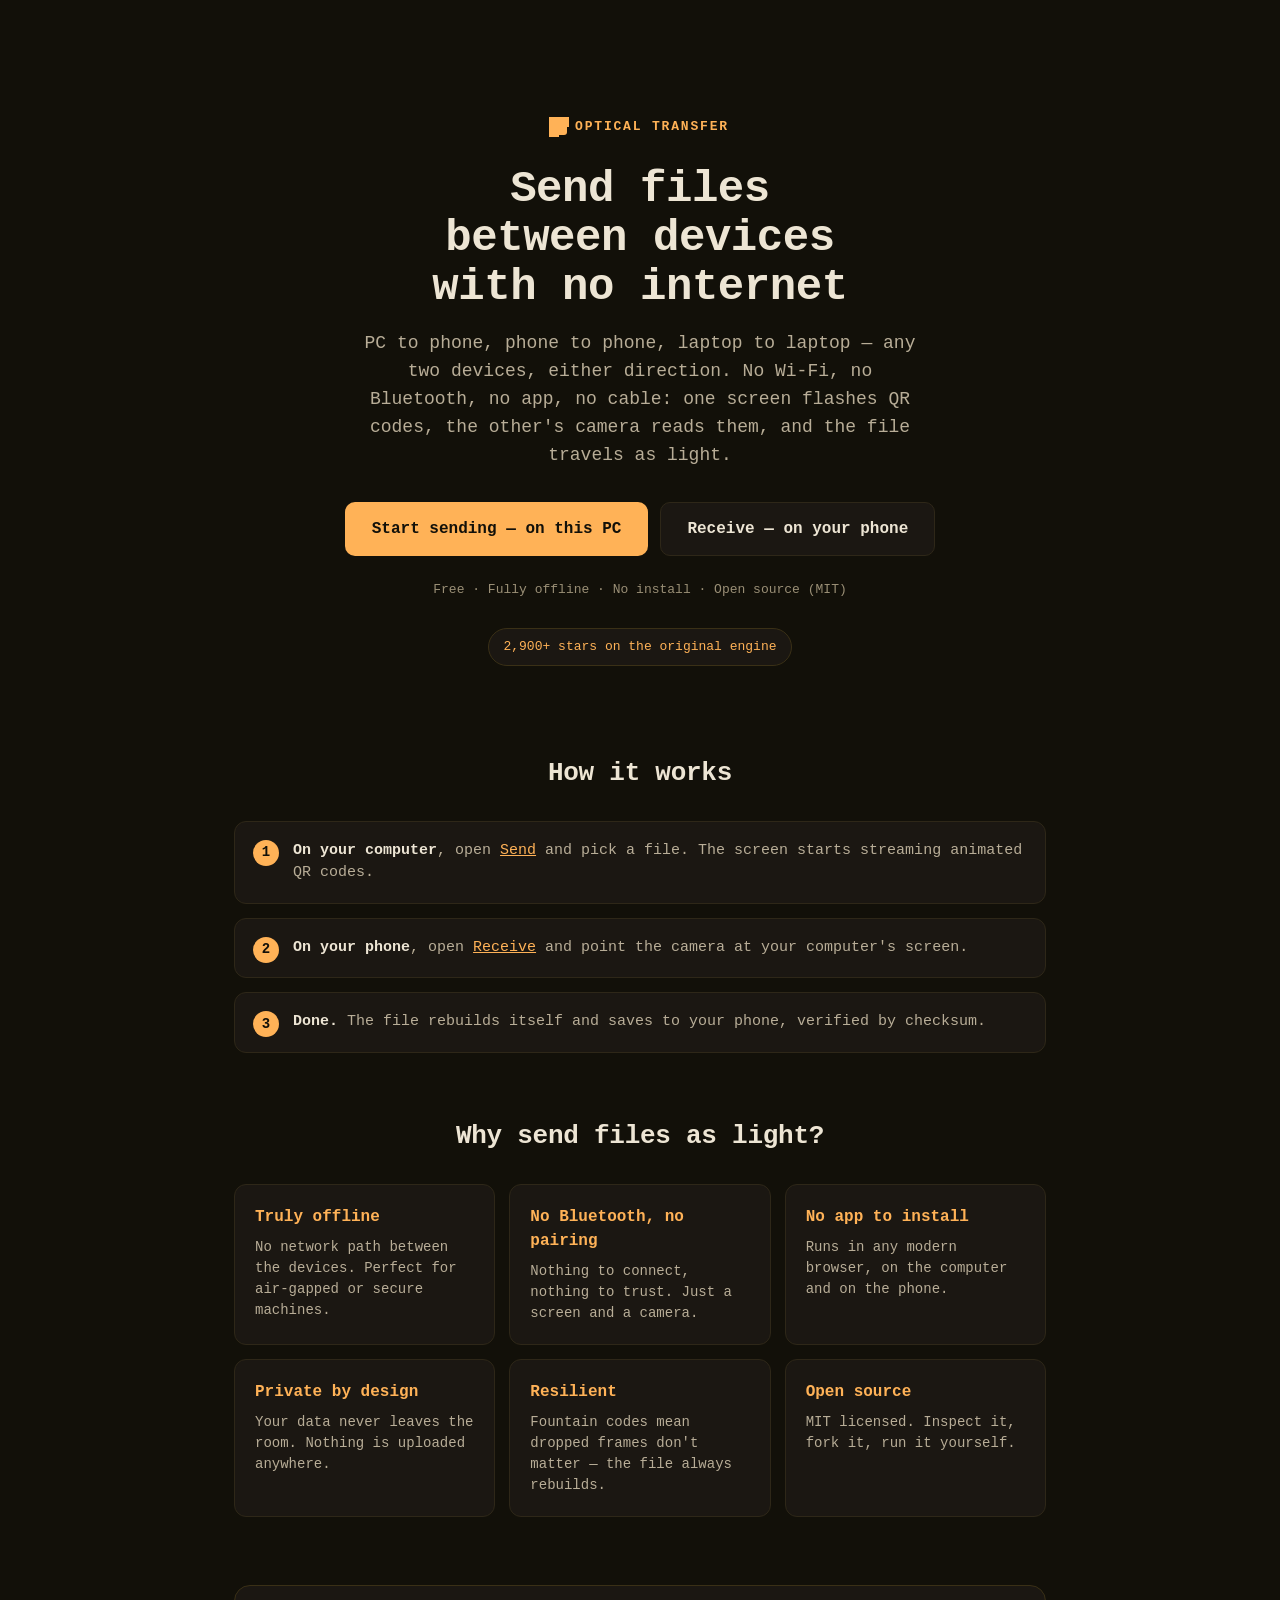
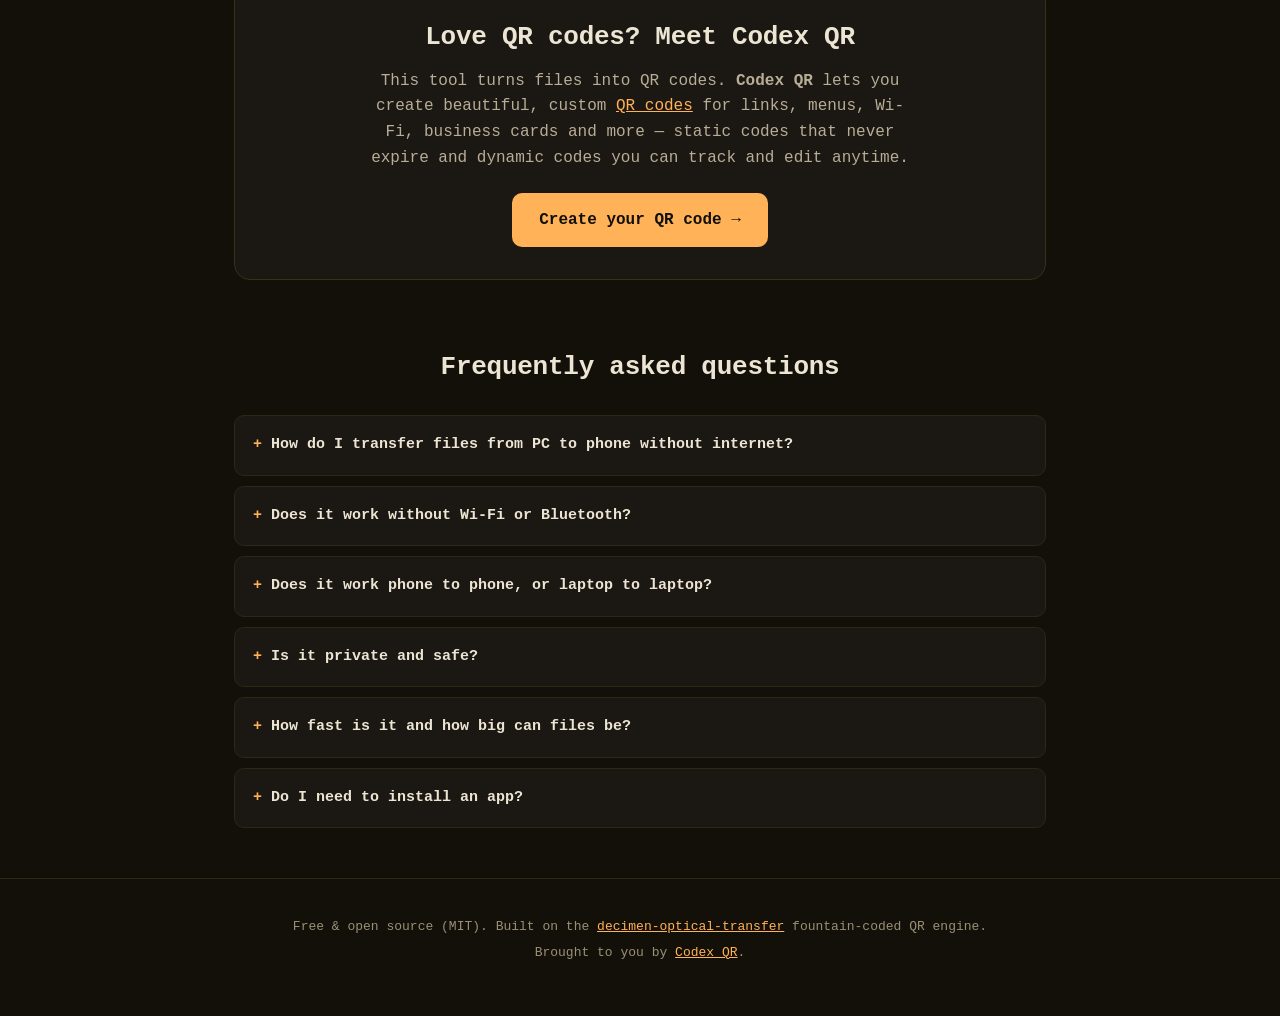
==== index.html @ 67141d1d "Add Plausible analytics (outbound-links) to landing" ====
<!doctype html>
<html lang="en">
  <head>
    <meta charset="UTF-8" />
    <meta name="viewport" content="width=device-width, initial-scale=1.0" />
    <title>Send Files From PC to Phone — No Internet, No Bluetooth | Optical Transfer</title>
    <meta
      name="description"
      content="Transfer files between your PC and phone with no internet, no Wi-Fi, no Bluetooth, no cable and no app. Your screen shows animated QR codes, your phone's camera reads them — the file travels as light. Free, private and fully offline."
    />
    <link rel="canonical" href="https://createdbyiyia.github.io/offline-file-transfer/" />
    <meta name="robots" content="index, follow" />
    <meta property="og:type" content="website" />
    <meta property="og:title" content="Send Files From PC to Phone — No Internet, No Bluetooth" />
    <meta
      property="og:description"
      content="Screen-to-camera file transfer. No Wi-Fi, no Bluetooth, no app. The file travels as light."
    />
    <meta property="og:url" content="https://createdbyiyia.github.io/offline-file-transfer/" />
    <meta property="og:image" content="https://createdbyiyia.github.io/offline-file-transfer/og.png" />
    <meta property="og:image:width" content="1200" />
    <meta property="og:image:height" content="630" />
    <meta name="twitter:card" content="summary_large_image" />
    <meta name="twitter:title" content="Send Files From PC to Phone — No Internet, No Bluetooth" />
    <meta
      name="twitter:description"
      content="Screen-to-camera file transfer. No Wi-Fi, no Bluetooth, no app. The file travels as light."
    />
    <meta name="twitter:image" content="https://createdbyiyia.github.io/offline-file-transfer/og.png" />
    <link
      rel="icon"
      href="data:image/svg+xml,%3Csvg xmlns='http://www.w3.org/2000/svg' viewBox='0 0 24 24'%3E%3Crect width='24' height='24' rx='4' fill='%23ffb257'/%3E%3Cg fill='%23121009'%3E%3Crect x='4' y='4' width='6' height='6'/%3E%3Crect x='14' y='4' width='6' height='6'/%3E%3Crect x='4' y='14' width='6' height='6'/%3E%3Crect x='14' y='14' width='3' height='3'/%3E%3Crect x='17' y='17' width='3' height='3'/%3E%3C/g%3E%3C/svg%3E"
    />
    <link rel="stylesheet" href="./shared/style.css" />
    <script
      defer
      data-domain="createdbyiyia.github.io"
      src="https://plausible.io/js/script.outbound-links.js"
    ></script>
    <script type="application/ld+json">
      {
        "@context": "https://schema.org",
        "@type": "FAQPage",
        "mainEntity": [
          {
            "@type": "Question",
            "name": "How do I transfer files from PC to phone without internet?",
            "acceptedAnswer": {
              "@type": "Answer",
              "text": "Open the Send page on your computer and choose a file. The screen turns it into a stream of animated QR codes. Open the Receive page on your phone, point the camera at the screen, and the file rebuilds itself on the phone. No internet, Wi-Fi or Bluetooth connection is used between the devices — the data travels optically, as light."
            }
          },
          {
            "@type": "Question",
            "name": "Does it work without Wi-Fi or Bluetooth?",
            "acceptedAnswer": {
              "@type": "Answer",
              "text": "Yes. There is no network path between the two devices. The sender only displays QR codes and the receiver only reads them with its camera, so no Wi-Fi, Bluetooth, cable or pairing is required."
            }
          },
          {
            "@type": "Question",
            "name": "Does it work phone to phone, or laptop to laptop?",
            "acceptedAnswer": {
              "@type": "Answer",
              "text": "Yes. Any device with a screen can send and any device with a camera can receive, in either direction — phone to phone, laptop to laptop, PC to phone or phone to PC all work the same way."
            }
          },
          {
            "@type": "Question",
            "name": "Is it private and safe?",
            "acceptedAnswer": {
              "@type": "Answer",
              "text": "The file never leaves the room. Nothing is uploaded to a server or the cloud — the bytes only exist on your screen as light and in your phone's camera. It is ideal for air-gapped or sensitive machines."
            }
          },
          {
            "@type": "Question",
            "name": "How fast is optical file transfer and how big can files be?",
            "acceptedAnswer": {
              "@type": "Answer",
              "text": "It runs at roughly 100 KB/s, so it is best for documents, photos, keys, configs and small archives up to a few megabytes. Larger files work but take longer. Fountain coding means dropped frames only cost a little time, never correctness — the file is verified by hash on arrival."
            }
          },
          {
            "@type": "Question",
            "name": "Do I need to install an app?",
            "acceptedAnswer": {
              "@type": "Answer",
              "text": "No. It runs entirely in your web browser on both the computer and the phone. There is nothing to install and no account to create."
            }
          }
        ]
      }
    </script>
  </head>
  <body class="landing">
    <header class="hero">
      <div class="brand"><span class="brand-mark"></span> Optical Transfer</div>
      <h1>Send files between devices with no internet</h1>
      <p class="lede">
        PC to phone, phone to phone, laptop to laptop — any two devices, either
        direction. No Wi-Fi, no Bluetooth, no app, no cable: one screen flashes
        QR codes, the other's camera reads them, and the file travels as light.
      </p>
      <div class="cta">
        <a class="btn primary" href="./send/">Start sending &mdash; on this PC</a>
        <a class="btn ghost" href="./receive/">Receive &mdash; on your phone</a>
      </div>
      <p class="badges">Free · Fully offline · No install · Open source (MIT)</p>
      <a
        class="stars"
        id="orig-stars"
        href="https://github.com/bashalarmistalt/decimen-optical-transfer"
        rel="noopener"
        target="_blank"
        >2,900+ stars on the original engine</a
      >
    </header>

    <main>
      <section class="steps">
        <h2>How it works</h2>
        <ol>
          <li>
            <span class="num">1</span>
            <strong>On your computer</strong>, open <a href="./send/">Send</a> and pick a
            file. The screen starts streaming animated QR codes.
          </li>
          <li>
            <span class="num">2</span>
            <strong>On your phone</strong>, open <a href="./receive/">Receive</a> and point
            the camera at your computer's screen.
          </li>
          <li>
            <span class="num">3</span>
            <strong>Done.</strong> The file rebuilds itself and saves to your phone,
            verified by checksum.
          </li>
        </ol>
      </section>

      <section class="features">
        <h2>Why send files as light?</h2>
        <div class="grid">
          <div class="card">
            <h3>Truly offline</h3>
            <p>No network path between the devices. Perfect for air-gapped or secure machines.</p>
          </div>
          <div class="card">
            <h3>No Bluetooth, no pairing</h3>
            <p>Nothing to connect, nothing to trust. Just a screen and a camera.</p>
          </div>
          <div class="card">
            <h3>No app to install</h3>
            <p>Runs in any modern browser, on the computer and on the phone.</p>
          </div>
          <div class="card">
            <h3>Private by design</h3>
            <p>Your data never leaves the room. Nothing is uploaded anywhere.</p>
          </div>
          <div class="card">
            <h3>Resilient</h3>
            <p>Fountain codes mean dropped frames don't matter — the file always rebuilds.</p>
          </div>
          <div class="card">
            <h3>Open source</h3>
            <p>MIT licensed. Inspect it, fork it, run it yourself.</p>
          </div>
        </div>
      </section>

      <section class="funnel">
        <div class="funnel-card">
          <h2>Love QR codes? Meet Codex QR</h2>
          <p>
            This tool turns files into QR codes. <strong>Codex QR</strong> lets you create
            beautiful, custom <a href="https://codexqr.com/?utm_source=optical-transfer&amp;utm_medium=referral" rel="noopener">QR codes</a> for
            links, menus, Wi-Fi, business cards and more — static codes that never expire and
            dynamic codes you can track and edit anytime.
          </p>
          <a class="btn primary" href="https://codexqr.com/?utm_source=optical-transfer&amp;utm_medium=referral" rel="noopener">Create your QR code →</a>
        </div>
      </section>

      <section class="faq">
        <h2>Frequently asked questions</h2>
        <details>
          <summary>How do I transfer files from PC to phone without internet?</summary>
          <p>
            Open <a href="./send/">Send</a> on your computer and choose a file — the screen
            turns it into a stream of animated QR codes. Open <a href="./receive/">Receive</a>
            on your phone, point the camera at the screen, and the file rebuilds itself. No
            internet, Wi-Fi or Bluetooth is used between the devices; the data travels as light.
          </p>
        </details>
        <details>
          <summary>Does it work without Wi-Fi or Bluetooth?</summary>
          <p>
            Yes. There is no network path between the two devices. The sender only shows QR
            codes and the receiver only reads them with its camera — no Wi-Fi, Bluetooth, cable
            or pairing required.
          </p>
        </details>
        <details>
          <summary>Does it work phone to phone, or laptop to laptop?</summary>
          <p>
            Yes. Any device with a screen can send and any device with a camera can receive,
            in either direction — phone to phone, laptop to laptop, PC to phone or phone to PC
            all work the same way.
          </p>
        </details>
        <details>
          <summary>Is it private and safe?</summary>
          <p>
            The file never leaves the room. Nothing is uploaded to a server or the cloud, so
            it's ideal for air-gapped or sensitive machines.
          </p>
        </details>
        <details>
          <summary>How fast is it and how big can files be?</summary>
          <p>
            It runs at roughly 100 KB/s — best for documents, photos, keys, configs and small
            archives up to a few megabytes. Larger files work but take longer. The file is
            verified by hash on arrival, so it's either correct or it keeps going.
          </p>
        </details>
        <details>
          <summary>Do I need to install an app?</summary>
          <p>No. It runs entirely in your browser, on both the computer and the phone.</p>
        </details>
      </section>
    </main>

    <footer class="site-footer">
      <p>
        Free &amp; open source (MIT). Built on the
        <a href="https://github.com/bashalarmistalt/decimen-optical-transfer" rel="noopener"
          >decimen-optical-transfer</a
        >
        fountain-coded QR engine.
      </p>
      <p>Brought to you by <a href="https://codexqr.com/?utm_source=optical-transfer&amp;utm_medium=referral" rel="noopener">Codex QR</a>.</p>
    </footer>
    <script>
      (function () {
        var el = document.getElementById("orig-stars");
        if (!el) return;
        fetch("https://api.github.com/repos/bashalarmistalt/decimen-optical-transfer")
          .then(function (r) {
            return r.ok ? r.json() : null;
          })
          .then(function (d) {
            if (d && typeof d.stargazers_count === "number") {
              el.textContent = d.stargazers_count.toLocaleString() + " stars on the original engine";
            }
          })
          .catch(function () {});
      })();
    </script>
  </body>
</html>
---- shared/style.css ----
* {
  box-sizing: border-box;
}
body {
  margin: 0;
  background: #121009;
  color: #ede5d4;
  font: 15px/1.5 ui-monospace, SFMono-Regular, Menlo, Consolas, monospace;
  display: flex;
  flex-direction: column;
  align-items: center;
  gap: 14px;
  padding: 20px;
  min-height: 100vh;
}
h1 {
  font-size: 16px;
  letter-spacing: 0.12em;
  text-transform: uppercase;
  color: #ffb257;
  margin: 0;
  text-align: center;
}
h1 small {
  color: #9a8f76;
  letter-spacing: 0;
  text-transform: none;
  font-weight: normal;
}
.hint {
  color: #9a8f76;
  font-size: 13px;
  text-align: center;
  max-width: 640px;
}
a {
  color: #ffb257;
}
button {
  font: inherit;
  color: #121009;
  background: #ffb257;
  border: 0;
  border-radius: 8px;
  padding: 14px 36px;
  font-size: 18px;
  font-weight: 700;
  cursor: pointer;
}
.picker {
  display: flex;
  flex-direction: column;
  align-items: center;
  gap: 8px;
}
.filebtn {
  font: inherit;
  color: #121009;
  background: #ffb257;
  border-radius: 8px;
  padding: 14px 36px;
  font-size: 18px;
  font-weight: 700;
  cursor: pointer;
  text-decoration: none;
  display: inline-block;
}
.filebtn input[type="file"] {
  display: none;
}
.stage {
  background: #fff;
  padding: 20px;
  border-radius: 10px;
}
.stage canvas {
  display: block;
  image-rendering: pixelated;
}
.preview {
  position: relative;
  width: min(92vw, 480px);
}
.preview video {
  width: 100%;
  border-radius: 10px;
  background: #000;
  display: block;
}
.progressbox {
  width: min(92vw, 480px);
  display: flex;
  flex-direction: column;
  gap: 8px;
}
.progresshead {
  display: flex;
  justify-content: space-between;
  font-size: 14px;
  color: #9a8f76;
  font-variant-numeric: tabular-nums;
}
#pct {
  color: #ffb257;
  font-weight: 700;
}
.progresstrack {
  height: 22px;
  background: #1b1712;
  border: 1px solid #2e2718;
  border-radius: 11px;
  overflow: hidden;
}
.progresstrack > div {
  height: 100%;
  width: 0;
  background: #ffb257;
  border-radius: 11px;
  transition: width 0.3s ease;
}
.result-card {
  display: flex;
  flex-direction: column;
  align-items: center;
  gap: 16px;
  animation: pop 0.4s ease both;
}
@keyframes pop {
  from {
    opacity: 0;
    transform: scale(0.92) translateY(10px);
  }
  to {
    opacity: 1;
    transform: none;
  }
}
.check {
  width: 76px;
  height: 76px;
}
.check-c {
  fill: none;
  stroke: #7dc98f;
  stroke-width: 2.5;
  stroke-dasharray: 151;
  stroke-dashoffset: 151;
  animation: draw 0.5s ease forwards;
}
.check-k {
  fill: none;
  stroke: #7dc98f;
  stroke-width: 4;
  stroke-linecap: round;
  stroke-linejoin: round;
  stroke-dasharray: 48;
  stroke-dashoffset: 48;
  animation: draw 0.4s 0.45s ease forwards;
}
@keyframes draw {
  to {
    stroke-dashoffset: 0;
  }
}
.result-card.bad .check-c,
.result-card.bad .check-k {
  stroke: #e0736a;
}
.done {
  color: #7dc98f;
  font-size: 24px;
  font-weight: 700;
}
.result-card.bad .done {
  color: #e0736a;
}
img.received {
  max-width: min(92vw, 640px);
  border-radius: 10px;
}
details.settings {
  width: min(92vw, 640px);
  background: #1b1712;
  border: 1px solid #2e2718;
  border-radius: 8px;
  padding: 8px 12px;
}
details.settings summary {
  cursor: pointer;
  color: #9a8f76;
  font-size: 13px;
  text-transform: uppercase;
  letter-spacing: 0.08em;
}
details.settings .row {
  display: flex;
  flex-wrap: wrap;
  gap: 10px 18px;
  padding-top: 10px;
}
details.settings label {
  display: flex;
  flex-direction: column;
  gap: 3px;
  font-size: 11px;
  color: #9a8f76;
  text-transform: uppercase;
  letter-spacing: 0.08em;
}
details.settings select,
details.settings input[type="range"] {
  font: inherit;
  color: #ede5d4;
  background: #121009;
  border: 1px solid #2e2718;
  border-radius: 6px;
  padding: 5px 8px;
}
.metrics {
  display: grid;
  grid-template-columns: repeat(auto-fill, minmax(110px, 1fr));
  gap: 8px;
  width: min(92vw, 640px);
}
.metric {
  background: #1b1712;
  border: 1px solid #2e2718;
  border-radius: 6px;
  padding: 6px 8px;
}
.metric .k {
  font-size: 10px;
  color: #9a8f76;
  text-transform: uppercase;
  letter-spacing: 0.08em;
}
.metric .v {
  font-size: 16px;
  font-variant-numeric: tabular-nums;
}
.metric .v.amber {
  color: #ffb257;
}
.metric .v.ok {
  color: #7dc98f;
}

body.landing {
  gap: 0;
  padding: 0;
  align-items: stretch;
}
body.landing section,
body.landing .hero {
  width: 100%;
  max-width: 860px;
  margin: 0 auto;
  padding-left: 24px;
  padding-right: 24px;
}
.hero {
  text-align: center;
  padding-top: clamp(72px, 13vh, 140px);
  padding-bottom: 64px;
}
.brand {
  display: inline-flex;
  align-items: center;
  gap: 8px;
  color: #ffb257;
  text-transform: uppercase;
  letter-spacing: 0.14em;
  font-size: 13px;
  font-weight: 700;
  margin-bottom: 28px;
}
.brand-mark {
  width: 16px;
  height: 16px;
  border-radius: 3px;
  background: #ffb257;
  box-shadow:
    -5px -5px 0 -3px #ffb257,
    5px -5px 0 -3px #ffb257,
    -5px 5px 0 -3px #ffb257;
}
.landing h1 {
  font-size: clamp(30px, 6vw, 44px);
  line-height: 1.12;
  letter-spacing: -0.01em;
  text-transform: none;
  color: #ede5d4;
  max-width: 18ch;
  margin: 0 auto 18px;
  text-align: center;
  text-wrap: balance;
}
.lede {
  color: #b8ad97;
  font-size: 18px;
  line-height: 1.55;
  max-width: 52ch;
  margin: 0 auto 32px;
}
.cta {
  display: flex;
  flex-wrap: wrap;
  gap: 12px;
  justify-content: center;
}
.btn {
  display: inline-block;
  font-weight: 700;
  font-size: 16px;
  text-decoration: none;
  padding: 14px 26px;
  border-radius: 10px;
  border: 1px solid transparent;
}
.btn.primary {
  background: #ffb257;
  color: #121009;
}
.btn.ghost {
  background: #1b1712;
  color: #ede5d4;
  border-color: #2e2718;
}
.badges {
  color: #9a8f76;
  font-size: 13px;
  margin-top: 24px;
}
.stars {
  display: inline-block;
  margin-top: 16px;
  font-size: 13px;
  color: #ffb257;
  text-decoration: none;
  border: 1px solid #3a3016;
  background: #1b1712;
  padding: 8px 14px;
  border-radius: 999px;
}
.landing h2 {
  font-size: 26px;
  text-transform: none;
  letter-spacing: -0.01em;
  color: #ede5d4;
  text-align: center;
  margin: 0 0 28px;
}
.steps {
  padding-top: 24px;
  padding-bottom: 24px;
}
.steps ol {
  list-style: none;
  padding: 0;
  margin: 0;
  display: grid;
  gap: 14px;
}
.steps li {
  background: #1b1712;
  border: 1px solid #2e2718;
  border-radius: 12px;
  padding: 18px 20px 18px 58px;
  position: relative;
  color: #b8ad97;
  line-height: 1.5;
}
.steps li strong {
  color: #ede5d4;
}
.steps .num {
  position: absolute;
  left: 18px;
  top: 18px;
  width: 26px;
  height: 26px;
  border-radius: 50%;
  background: #ffb257;
  color: #121009;
  font-weight: 700;
  display: flex;
  align-items: center;
  justify-content: center;
  font-size: 14px;
}
.features {
  padding-top: 40px;
  padding-bottom: 24px;
}
.features .grid {
  display: grid;
  grid-template-columns: repeat(auto-fit, minmax(230px, 1fr));
  gap: 14px;
}
.card {
  background: #1b1712;
  border: 1px solid #2e2718;
  border-radius: 12px;
  padding: 20px;
}
.card h3 {
  margin: 0 0 8px;
  font-size: 16px;
  color: #ffb257;
}
.card p {
  margin: 0;
  color: #b8ad97;
  font-size: 14px;
  line-height: 1.5;
}
.funnel {
  padding-top: 44px;
  padding-bottom: 28px;
}
.funnel-card {
  background: #1b1712;
  border: 1px solid #3a3016;
  border-radius: 16px;
  padding: 32px;
  text-align: center;
}
.funnel-card h2 {
  margin-bottom: 12px;
}
.funnel-card p {
  color: #b8ad97;
  font-size: 16px;
  line-height: 1.6;
  max-width: 56ch;
  margin: 0 auto 22px;
}
.faq {
  padding-top: 40px;
  padding-bottom: 40px;
}
.faq details {
  background: #1b1712;
  border: 1px solid #2e2718;
  border-radius: 10px;
  padding: 4px 18px;
  margin-bottom: 10px;
}
.faq summary {
  cursor: pointer;
  font-weight: 700;
  color: #ede5d4;
  padding: 14px 0;
  list-style: none;
}
.faq summary::-webkit-details-marker {
  display: none;
}
.faq summary::before {
  content: "+ ";
  color: #ffb257;
}
.faq details[open] summary::before {
  content: "– ";
}
.faq details p {
  color: #b8ad97;
  line-height: 1.6;
  margin: 0 0 16px;
}
.site-footer {
  border-top: 1px solid #2e2718;
  padding: 32px 24px 48px;
  text-align: center;
  color: #9a8f76;
  font-size: 13px;
}
.site-footer p {
  margin: 6px 0;
}

html,
body {
  max-width: 100%;
}
body {
  overflow-x: hidden;
}
h1,
h2,
h3,
p,
li,
summary,
.hint {
  overflow-wrap: break-word;
}
@media (max-width: 560px) {
  body {
    padding-left: 18px;
    padding-right: 18px;
  }
  h1 {
    letter-spacing: 0.06em;
  }
  .landing h1 {
    font-size: 30px;
  }
  .lede {
    font-size: 16px;
  }
  .hero {
    padding-top: 64px;
    padding-bottom: 44px;
  }
  .cta {
    flex-direction: column;
    align-items: stretch;
  }
  .btn {
    text-align: center;
  }
  .funnel-card {
    padding: 24px 18px;
  }
}
@media (prefers-reduced-motion: reduce) {
  .result-card,
  .check-c,
  .check-k {
    animation: none !important;
  }
  .check-c,
  .check-k {
    stroke-dashoffset: 0;
  }
}
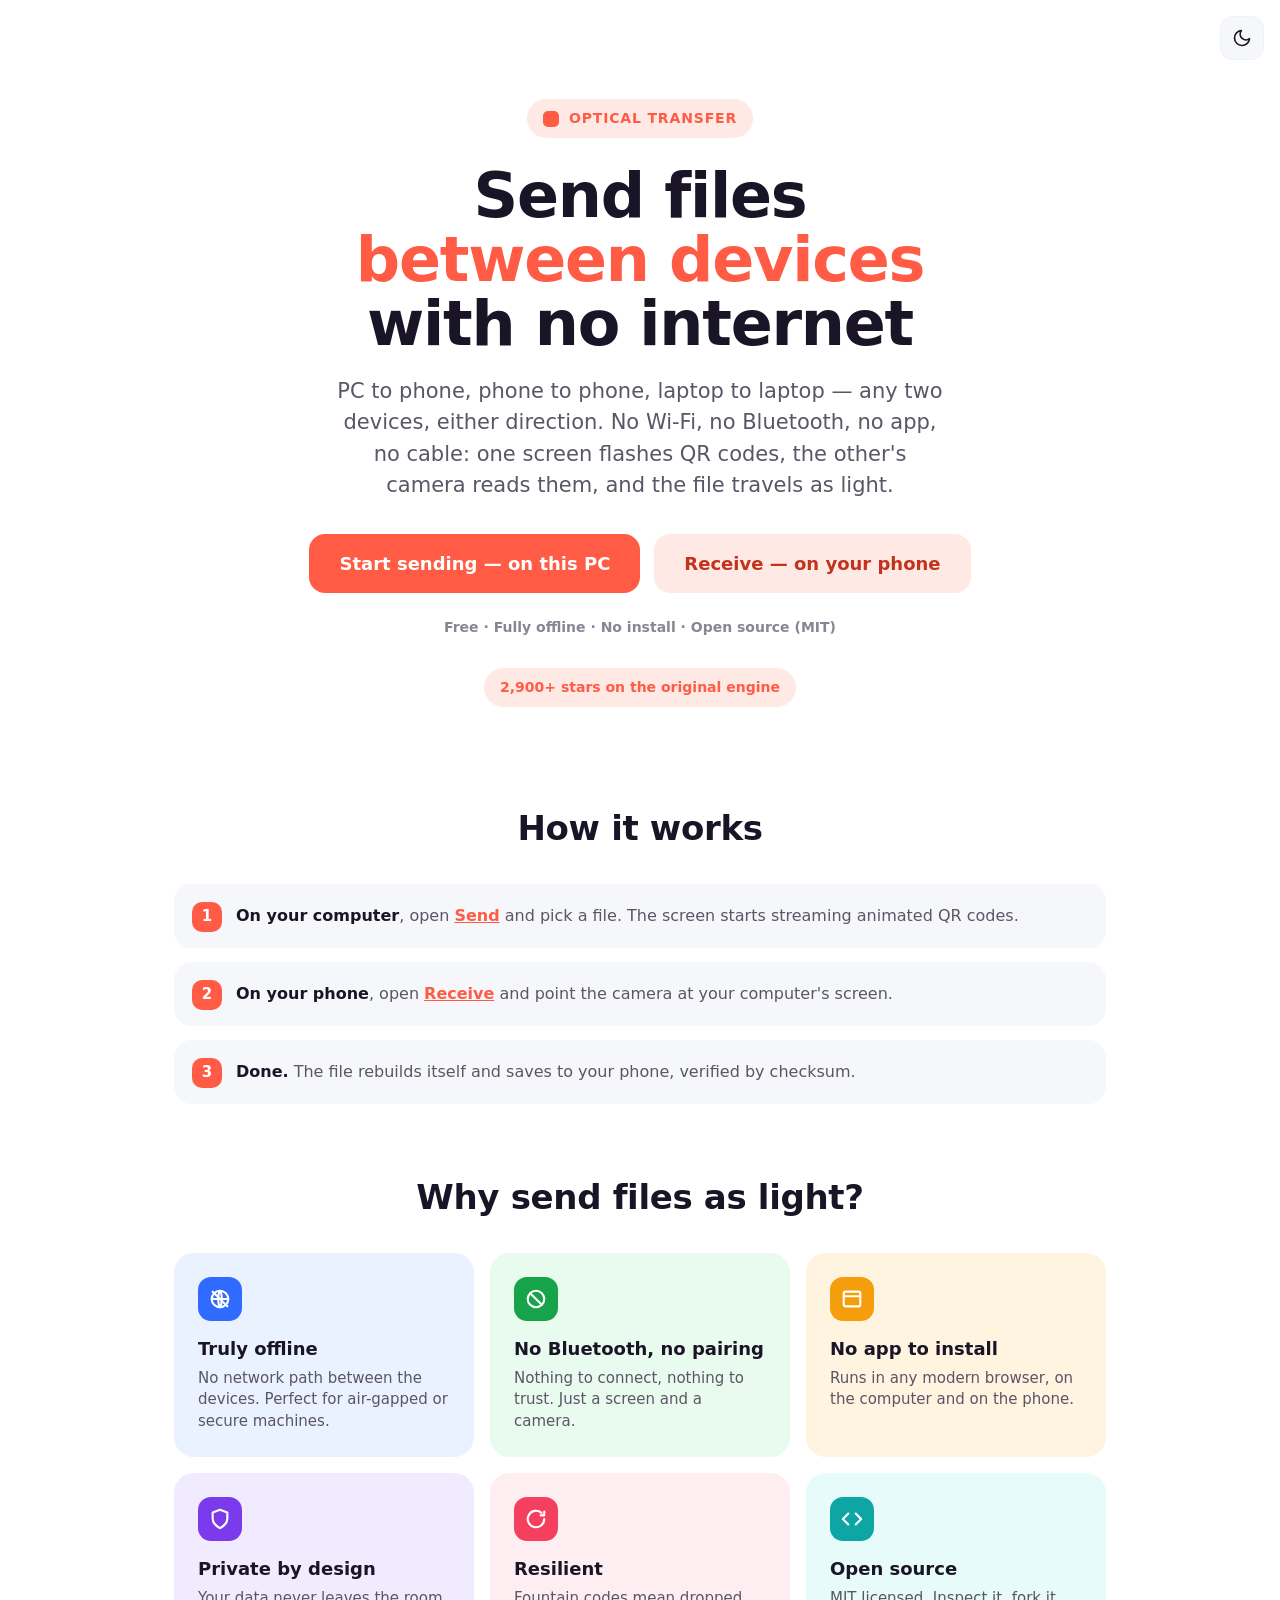
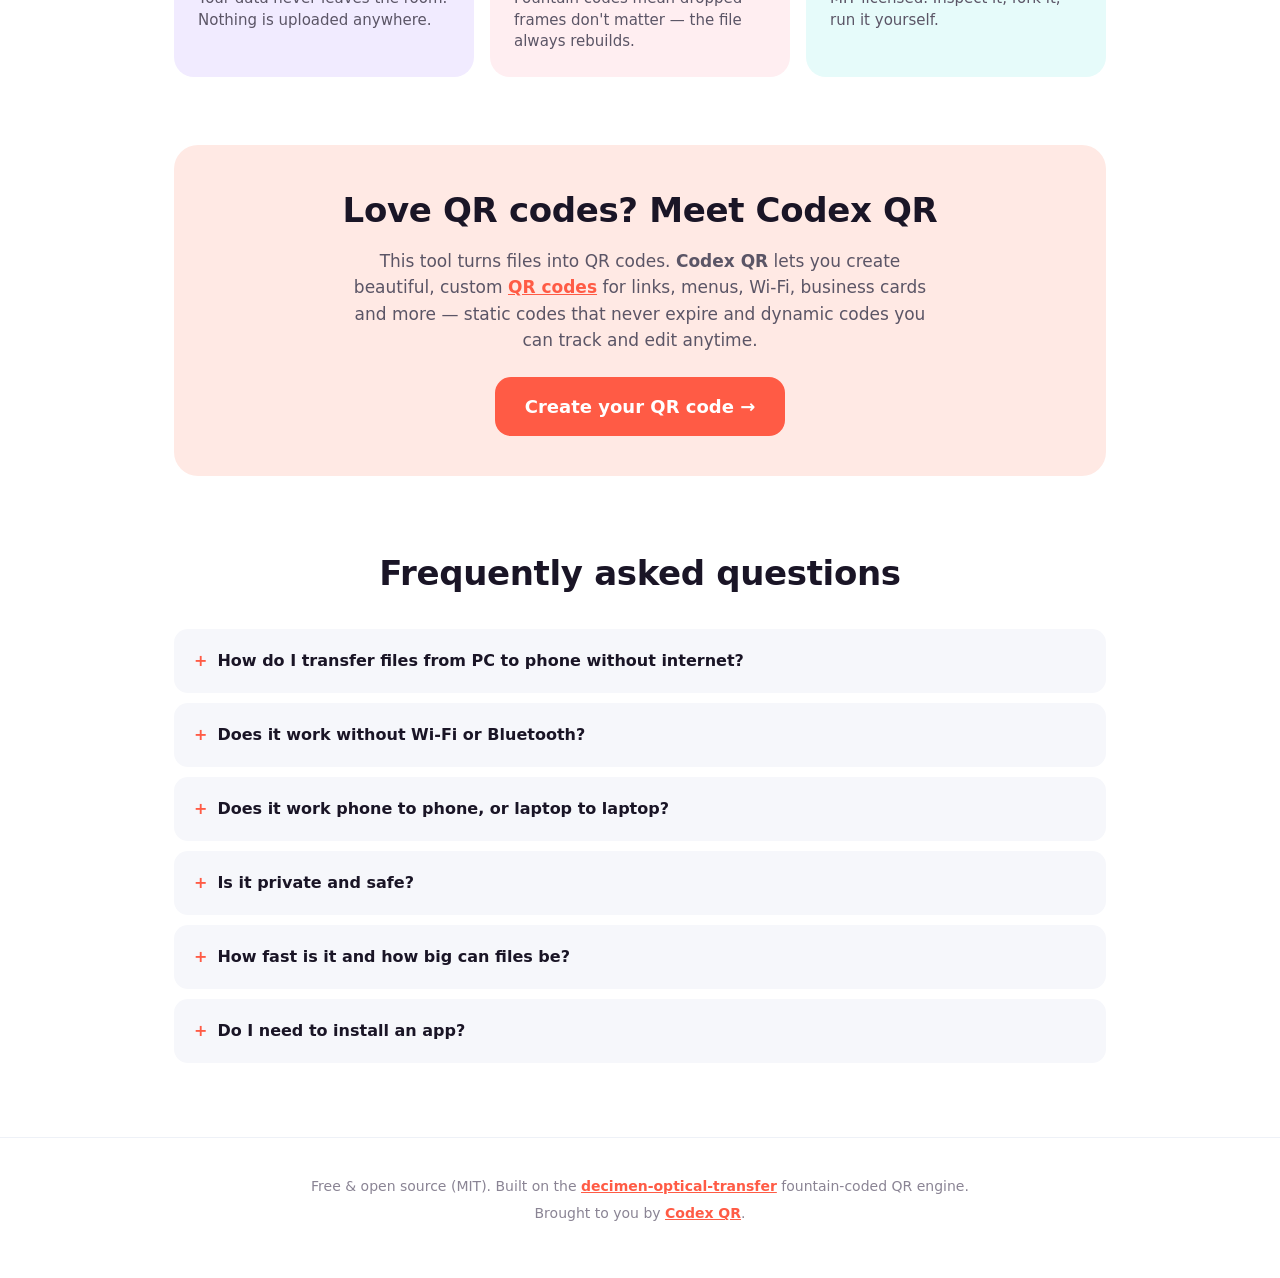
==== commit ac0487f8: "Complete redesign: coral/light theme + dark mode toggle, friendly rounded UI, SVG icons" ====
--- a/index.html
+++ b/index.html
@@ -3,6 +3,16 @@
   <head>
     <meta charset="UTF-8" />
     <meta name="viewport" content="width=device-width, initial-scale=1.0" />
+    <meta name="theme-color" content="#ff5b45" />
+    <script>
+      (function () {
+        try {
+          var t = localStorage.getItem("theme");
+          var d = t ? t === "dark" : matchMedia("(prefers-color-scheme: dark)").matches;
+          document.documentElement.classList.toggle("dark", d);
+        } catch (e) {}
+      })();
+    </script>
     <title>Send Files From PC to Phone — No Internet, No Bluetooth | Optical Transfer</title>
     <meta
       name="description"
@@ -29,14 +39,20 @@
     <meta name="twitter:image" content="https://createdbyiyia.github.io/offline-file-transfer/og.png" />
     <link
       rel="icon"
-      href="data:image/svg+xml,%3Csvg xmlns='http://www.w3.org/2000/svg' viewBox='0 0 24 24'%3E%3Crect width='24' height='24' rx='4' fill='%23ffb257'/%3E%3Cg fill='%23121009'%3E%3Crect x='4' y='4' width='6' height='6'/%3E%3Crect x='14' y='4' width='6' height='6'/%3E%3Crect x='4' y='14' width='6' height='6'/%3E%3Crect x='14' y='14' width='3' height='3'/%3E%3Crect x='17' y='17' width='3' height='3'/%3E%3C/g%3E%3C/svg%3E"
+      href="data:image/svg+xml,%3Csvg xmlns='http://www.w3.org/2000/svg' viewBox='0 0 24 24'%3E%3Crect width='24' height='24' rx='6' fill='%23ff5b45'/%3E%3Cg fill='%23ffffff'%3E%3Crect x='4' y='4' width='6' height='6'/%3E%3Crect x='14' y='4' width='6' height='6'/%3E%3Crect x='4' y='14' width='6' height='6'/%3E%3Crect x='14' y='14' width='3' height='3'/%3E%3Crect x='17' y='17' width='3' height='3'/%3E%3C/g%3E%3C/svg%3E"
     />
     <link rel="stylesheet" href="./shared/style.css" />
-    <script
-      defer
-      data-domain="createdbyiyia.github.io"
-      src="https://plausible.io/js/script.outbound-links.js"
-    ></script>
+    <!-- Privacy-friendly analytics by Plausible -->
+    <script async src="https://plausible.io/js/pa-n5SVIBVuIoVHf55CdW7o4.js"></script>
+    <script>
+      window.plausible =
+        window.plausible ||
+        function () {
+          (plausible.q = plausible.q || []).push(arguments);
+        };
+      plausible.init = plausible.init || function (i) { plausible.o = i || {}; };
+      plausible.init();
+    </script>
     <script type="application/ld+json">
       {
         "@context": "https://schema.org",
@@ -95,9 +111,13 @@
     </script>
   </head>
   <body class="landing">
+    <button class="theme-toggle" id="theme-toggle" aria-label="Toggle dark mode">
+      <svg class="sun" viewBox="0 0 24 24" aria-hidden="true"><circle cx="12" cy="12" r="4" /><path d="M12 2v2M12 20v2M4.9 4.9l1.4 1.4M17.7 17.7l1.4 1.4M2 12h2M20 12h2M4.9 19.1l1.4-1.4M17.7 6.3l1.4-1.4" /></svg>
+      <svg class="moon" viewBox="0 0 24 24" aria-hidden="true"><path d="M21 12.8A9 9 0 1 1 11.2 3a7 7 0 0 0 9.8 9.8Z" /></svg>
+    </button>
     <header class="hero">
       <div class="brand"><span class="brand-mark"></span> Optical Transfer</div>
-      <h1>Send files between devices with no internet</h1>
+      <h1>Send files <span class="hl">between devices</span> with no internet</h1>
       <p class="lede">
         PC to phone, phone to phone, laptop to laptop — any two devices, either
         direction. No Wi-Fi, no Bluetooth, no app, no cable: one screen flashes
@@ -144,26 +164,32 @@
         <h2>Why send files as light?</h2>
         <div class="grid">
           <div class="card">
+            <div class="ic"><svg viewBox="0 0 24 24"><circle cx="12" cy="12" r="9" /><path d="M3 12h18M12 3c2.5 2.5 2.5 15 0 18M12 3c-2.5 2.5-2.5 15 0 18" /><path d="M4 4l16 16" /></svg></div>
             <h3>Truly offline</h3>
             <p>No network path between the devices. Perfect for air-gapped or secure machines.</p>
           </div>
           <div class="card">
+            <div class="ic"><svg viewBox="0 0 24 24"><circle cx="12" cy="12" r="9" /><path d="M5.6 5.6l12.8 12.8" /></svg></div>
             <h3>No Bluetooth, no pairing</h3>
             <p>Nothing to connect, nothing to trust. Just a screen and a camera.</p>
           </div>
           <div class="card">
+            <div class="ic"><svg viewBox="0 0 24 24"><rect x="3" y="4" width="18" height="16" rx="2" /><path d="M3 9h18" /></svg></div>
             <h3>No app to install</h3>
             <p>Runs in any modern browser, on the computer and on the phone.</p>
           </div>
           <div class="card">
+            <div class="ic"><svg viewBox="0 0 24 24"><path d="M12 22s8-4 8-10V5l-8-3-8 3v7c0 6 8 10 8 10Z" /></svg></div>
             <h3>Private by design</h3>
             <p>Your data never leaves the room. Nothing is uploaded anywhere.</p>
           </div>
           <div class="card">
+            <div class="ic"><svg viewBox="0 0 24 24"><path d="M21 12a9 9 0 1 1-3-6.7M21 4v4h-4" /></svg></div>
             <h3>Resilient</h3>
             <p>Fountain codes mean dropped frames don't matter — the file always rebuilds.</p>
           </div>
           <div class="card">
+            <div class="ic"><svg viewBox="0 0 24 24"><path d="M8 6l-6 6 6 6M16 6l6 6-6 6" /></svg></div>
             <h3>Open source</h3>
             <p>MIT licensed. Inspect it, fork it, run it yourself.</p>
           </div>
@@ -258,5 +284,13 @@
           .catch(function () {});
       })();
     </script>
+    <script>
+      document.getElementById("theme-toggle").addEventListener("click", function () {
+        var d = document.documentElement.classList.toggle("dark");
+        try {
+          localStorage.setItem("theme", d ? "dark" : "light");
+        } catch (e) {}
+      });
+    </script>
   </body>
 </html>
--- a/shared/style.css
+++ b/shared/style.css
@@ -1,490 +1,40 @@
+:root {
+  --bg: #ffffff;
+  --ink: #1a1526;
+  --muted: #5b5566;
+  --faint: #8a8494;
+  --coral: #ff5b45;
+  --coral-dark: #c2321d;
+  --coral-soft: #ffe9e4;
+  --line: #eef1f7;
+  --panel: #f6f7fb;
+  --green: #16a34a;
+  --blue: #2f6bff;
+  --radius: 16px;
+  --font: ui-rounded, "SF Pro Rounded", "Nunito", "Segoe UI", system-ui, sans-serif;
+}
+
 * {
   box-sizing: border-box;
 }
-body {
-  margin: 0;
-  background: #121009;
-  color: #ede5d4;
-  font: 15px/1.5 ui-monospace, SFMono-Regular, Menlo, Consolas, monospace;
-  display: flex;
-  flex-direction: column;
-  align-items: center;
-  gap: 14px;
-  padding: 20px;
-  min-height: 100vh;
-}
-h1 {
-  font-size: 16px;
-  letter-spacing: 0.12em;
-  text-transform: uppercase;
-  color: #ffb257;
-  margin: 0;
-  text-align: center;
-}
-h1 small {
-  color: #9a8f76;
-  letter-spacing: 0;
-  text-transform: none;
-  font-weight: normal;
-}
-.hint {
-  color: #9a8f76;
-  font-size: 13px;
-  text-align: center;
-  max-width: 640px;
-}
-a {
-  color: #ffb257;
-}
-button {
-  font: inherit;
-  color: #121009;
-  background: #ffb257;
-  border: 0;
-  border-radius: 8px;
-  padding: 14px 36px;
-  font-size: 18px;
-  font-weight: 700;
-  cursor: pointer;
-}
-.picker {
-  display: flex;
-  flex-direction: column;
-  align-items: center;
-  gap: 8px;
-}
-.filebtn {
-  font: inherit;
-  color: #121009;
-  background: #ffb257;
-  border-radius: 8px;
-  padding: 14px 36px;
-  font-size: 18px;
-  font-weight: 700;
-  cursor: pointer;
-  text-decoration: none;
-  display: inline-block;
-}
-.filebtn input[type="file"] {
-  display: none;
-}
-.stage {
-  background: #fff;
-  padding: 20px;
-  border-radius: 10px;
-}
-.stage canvas {
-  display: block;
-  image-rendering: pixelated;
-}
-.preview {
-  position: relative;
-  width: min(92vw, 480px);
-}
-.preview video {
-  width: 100%;
-  border-radius: 10px;
-  background: #000;
-  display: block;
-}
-.progressbox {
-  width: min(92vw, 480px);
-  display: flex;
-  flex-direction: column;
-  gap: 8px;
-}
-.progresshead {
-  display: flex;
-  justify-content: space-between;
-  font-size: 14px;
-  color: #9a8f76;
-  font-variant-numeric: tabular-nums;
-}
-#pct {
-  color: #ffb257;
-  font-weight: 700;
-}
-.progresstrack {
-  height: 22px;
-  background: #1b1712;
-  border: 1px solid #2e2718;
-  border-radius: 11px;
-  overflow: hidden;
-}
-.progresstrack > div {
-  height: 100%;
-  width: 0;
-  background: #ffb257;
-  border-radius: 11px;
-  transition: width 0.3s ease;
-}
-.result-card {
-  display: flex;
-  flex-direction: column;
-  align-items: center;
-  gap: 16px;
-  animation: pop 0.4s ease both;
-}
-@keyframes pop {
-  from {
-    opacity: 0;
-    transform: scale(0.92) translateY(10px);
-  }
-  to {
-    opacity: 1;
-    transform: none;
-  }
-}
-.check {
-  width: 76px;
-  height: 76px;
-}
-.check-c {
-  fill: none;
-  stroke: #7dc98f;
-  stroke-width: 2.5;
-  stroke-dasharray: 151;
-  stroke-dashoffset: 151;
-  animation: draw 0.5s ease forwards;
-}
-.check-k {
-  fill: none;
-  stroke: #7dc98f;
-  stroke-width: 4;
-  stroke-linecap: round;
-  stroke-linejoin: round;
-  stroke-dasharray: 48;
-  stroke-dashoffset: 48;
-  animation: draw 0.4s 0.45s ease forwards;
-}
-@keyframes draw {
-  to {
-    stroke-dashoffset: 0;
-  }
-}
-.result-card.bad .check-c,
-.result-card.bad .check-k {
-  stroke: #e0736a;
-}
-.done {
-  color: #7dc98f;
-  font-size: 24px;
-  font-weight: 700;
-}
-.result-card.bad .done {
-  color: #e0736a;
-}
-img.received {
-  max-width: min(92vw, 640px);
-  border-radius: 10px;
-}
-details.settings {
-  width: min(92vw, 640px);
-  background: #1b1712;
-  border: 1px solid #2e2718;
-  border-radius: 8px;
-  padding: 8px 12px;
-}
-details.settings summary {
-  cursor: pointer;
-  color: #9a8f76;
-  font-size: 13px;
-  text-transform: uppercase;
-  letter-spacing: 0.08em;
-}
-details.settings .row {
-  display: flex;
-  flex-wrap: wrap;
-  gap: 10px 18px;
-  padding-top: 10px;
-}
-details.settings label {
-  display: flex;
-  flex-direction: column;
-  gap: 3px;
-  font-size: 11px;
-  color: #9a8f76;
-  text-transform: uppercase;
-  letter-spacing: 0.08em;
-}
-details.settings select,
-details.settings input[type="range"] {
-  font: inherit;
-  color: #ede5d4;
-  background: #121009;
-  border: 1px solid #2e2718;
-  border-radius: 6px;
-  padding: 5px 8px;
-}
-.metrics {
-  display: grid;
-  grid-template-columns: repeat(auto-fill, minmax(110px, 1fr));
-  gap: 8px;
-  width: min(92vw, 640px);
-}
-.metric {
-  background: #1b1712;
-  border: 1px solid #2e2718;
-  border-radius: 6px;
-  padding: 6px 8px;
-}
-.metric .k {
-  font-size: 10px;
-  color: #9a8f76;
-  text-transform: uppercase;
-  letter-spacing: 0.08em;
-}
-.metric .v {
-  font-size: 16px;
-  font-variant-numeric: tabular-nums;
-}
-.metric .v.amber {
-  color: #ffb257;
-}
-.metric .v.ok {
-  color: #7dc98f;
-}
-
-body.landing {
-  gap: 0;
-  padding: 0;
-  align-items: stretch;
-}
-body.landing section,
-body.landing .hero {
-  width: 100%;
-  max-width: 860px;
-  margin: 0 auto;
-  padding-left: 24px;
-  padding-right: 24px;
-}
-.hero {
-  text-align: center;
-  padding-top: clamp(72px, 13vh, 140px);
-  padding-bottom: 64px;
-}
-.brand {
-  display: inline-flex;
-  align-items: center;
-  gap: 8px;
-  color: #ffb257;
-  text-transform: uppercase;
-  letter-spacing: 0.14em;
-  font-size: 13px;
-  font-weight: 700;
-  margin-bottom: 28px;
-}
-.brand-mark {
-  width: 16px;
-  height: 16px;
-  border-radius: 3px;
-  background: #ffb257;
-  box-shadow:
-    -5px -5px 0 -3px #ffb257,
-    5px -5px 0 -3px #ffb257,
-    -5px 5px 0 -3px #ffb257;
-}
-.landing h1 {
-  font-size: clamp(30px, 6vw, 44px);
-  line-height: 1.12;
-  letter-spacing: -0.01em;
-  text-transform: none;
-  color: #ede5d4;
-  max-width: 18ch;
-  margin: 0 auto 18px;
-  text-align: center;
-  text-wrap: balance;
-}
-.lede {
-  color: #b8ad97;
-  font-size: 18px;
-  line-height: 1.55;
-  max-width: 52ch;
-  margin: 0 auto 32px;
-}
-.cta {
-  display: flex;
-  flex-wrap: wrap;
-  gap: 12px;
-  justify-content: center;
-}
-.btn {
-  display: inline-block;
-  font-weight: 700;
-  font-size: 16px;
-  text-decoration: none;
-  padding: 14px 26px;
-  border-radius: 10px;
-  border: 1px solid transparent;
-}
-.btn.primary {
-  background: #ffb257;
-  color: #121009;
-}
-.btn.ghost {
-  background: #1b1712;
-  color: #ede5d4;
-  border-color: #2e2718;
-}
-.badges {
-  color: #9a8f76;
-  font-size: 13px;
-  margin-top: 24px;
-}
-.stars {
-  display: inline-block;
-  margin-top: 16px;
-  font-size: 13px;
-  color: #ffb257;
-  text-decoration: none;
-  border: 1px solid #3a3016;
-  background: #1b1712;
-  padding: 8px 14px;
-  border-radius: 999px;
-}
-.landing h2 {
-  font-size: 26px;
-  text-transform: none;
-  letter-spacing: -0.01em;
-  color: #ede5d4;
-  text-align: center;
-  margin: 0 0 28px;
-}
-.steps {
-  padding-top: 24px;
-  padding-bottom: 24px;
-}
-.steps ol {
-  list-style: none;
-  padding: 0;
-  margin: 0;
-  display: grid;
-  gap: 14px;
-}
-.steps li {
-  background: #1b1712;
-  border: 1px solid #2e2718;
-  border-radius: 12px;
-  padding: 18px 20px 18px 58px;
-  position: relative;
-  color: #b8ad97;
-  line-height: 1.5;
-}
-.steps li strong {
-  color: #ede5d4;
-}
-.steps .num {
-  position: absolute;
-  left: 18px;
-  top: 18px;
-  width: 26px;
-  height: 26px;
-  border-radius: 50%;
-  background: #ffb257;
-  color: #121009;
-  font-weight: 700;
-  display: flex;
-  align-items: center;
-  justify-content: center;
-  font-size: 14px;
-}
-.features {
-  padding-top: 40px;
-  padding-bottom: 24px;
-}
-.features .grid {
-  display: grid;
-  grid-template-columns: repeat(auto-fit, minmax(230px, 1fr));
-  gap: 14px;
-}
-.card {
-  background: #1b1712;
-  border: 1px solid #2e2718;
-  border-radius: 12px;
-  padding: 20px;
-}
-.card h3 {
-  margin: 0 0 8px;
-  font-size: 16px;
-  color: #ffb257;
-}
-.card p {
-  margin: 0;
-  color: #b8ad97;
-  font-size: 14px;
-  line-height: 1.5;
-}
-.funnel {
-  padding-top: 44px;
-  padding-bottom: 28px;
-}
-.funnel-card {
-  background: #1b1712;
-  border: 1px solid #3a3016;
-  border-radius: 16px;
-  padding: 32px;
-  text-align: center;
-}
-.funnel-card h2 {
-  margin-bottom: 12px;
-}
-.funnel-card p {
-  color: #b8ad97;
-  font-size: 16px;
-  line-height: 1.6;
-  max-width: 56ch;
-  margin: 0 auto 22px;
-}
-.faq {
-  padding-top: 40px;
-  padding-bottom: 40px;
-}
-.faq details {
-  background: #1b1712;
-  border: 1px solid #2e2718;
-  border-radius: 10px;
-  padding: 4px 18px;
-  margin-bottom: 10px;
-}
-.faq summary {
-  cursor: pointer;
-  font-weight: 700;
-  color: #ede5d4;
-  padding: 14px 0;
-  list-style: none;
-}
-.faq summary::-webkit-details-marker {
-  display: none;
-}
-.faq summary::before {
-  content: "+ ";
-  color: #ffb257;
-}
-.faq details[open] summary::before {
-  content: "– ";
-}
-.faq details p {
-  color: #b8ad97;
-  line-height: 1.6;
-  margin: 0 0 16px;
-}
-.site-footer {
-  border-top: 1px solid #2e2718;
-  padding: 32px 24px 48px;
-  text-align: center;
-  color: #9a8f76;
-  font-size: 13px;
-}
-.site-footer p {
-  margin: 6px 0;
-}
-
 html,
 body {
   max-width: 100%;
 }
 body {
+  margin: 0;
+  background: var(--bg);
+  color: var(--ink);
+  font-family: var(--font);
+  font-size: 16px;
+  line-height: 1.5;
   overflow-x: hidden;
+  display: flex;
+  flex-direction: column;
+  align-items: center;
+  gap: 18px;
+  padding: 24px;
+  min-height: 100vh;
 }
 h1,
 h2,
@@ -495,22 +45,571 @@
 .hint {
   overflow-wrap: break-word;
 }
+a {
+  color: var(--coral);
+  font-weight: 700;
+}
+
+/* ---- shared header (send / receive) ---- */
+h1 {
+  font-size: 22px;
+  font-weight: 800;
+  letter-spacing: -0.01em;
+  margin: 0;
+  text-align: center;
+  color: var(--ink);
+}
+h1 a {
+  color: var(--coral);
+  text-decoration: none;
+}
+h1 small {
+  color: var(--faint);
+  font-weight: 700;
+  font-size: 15px;
+}
+.hint {
+  color: var(--muted);
+  font-size: 15px;
+  text-align: center;
+  max-width: 640px;
+}
+
+/* ---- buttons ---- */
+button,
+.btn,
+.filebtn {
+  font: inherit;
+  font-weight: 800;
+  cursor: pointer;
+  border: 0;
+  border-radius: 14px;
+  text-decoration: none;
+  display: inline-block;
+}
+button,
+.filebtn {
+  background: var(--coral);
+  color: #fff;
+  font-size: 18px;
+  padding: 15px 30px;
+}
+.filebtn input[type="file"] {
+  display: none;
+}
+
+/* ---- sender QR stage ---- */
+.stage {
+  background: #fff;
+  padding: 18px;
+  border-radius: 22px;
+  border: 1px solid var(--line);
+  box-shadow: 0 10px 30px rgba(26, 21, 38, 0.06);
+}
+.stage canvas {
+  display: block;
+  image-rendering: pixelated;
+  border-radius: 6px;
+}
+
+/* ---- receiver camera preview ---- */
+.preview {
+  position: relative;
+  width: min(92vw, 480px);
+}
+.preview video {
+  width: 100%;
+  border-radius: 18px;
+  background: #000;
+  display: block;
+}
+
+/* ---- progress ---- */
+.progressbox {
+  width: min(92vw, 480px);
+  display: flex;
+  flex-direction: column;
+  gap: 8px;
+}
+.progresshead {
+  display: flex;
+  justify-content: space-between;
+  font-size: 14px;
+  font-weight: 700;
+  color: var(--muted);
+  font-variant-numeric: tabular-nums;
+}
+#pct {
+  color: var(--coral);
+  font-weight: 800;
+}
+.progresstrack {
+  height: 22px;
+  background: var(--panel);
+  border: 1px solid var(--line);
+  border-radius: 11px;
+  overflow: hidden;
+}
+.progresstrack > div {
+  height: 100%;
+  width: 0;
+  background: var(--coral);
+  border-radius: 11px;
+  transition: width 0.3s ease;
+}
+
+/* ---- completion ---- */
+.result-card {
+  display: flex;
+  flex-direction: column;
+  align-items: center;
+  gap: 16px;
+  animation: pop 0.4s ease both;
+}
+@keyframes pop {
+  from {
+    opacity: 0;
+    transform: scale(0.92) translateY(10px);
+  }
+  to {
+    opacity: 1;
+    transform: none;
+  }
+}
+.check {
+  width: 76px;
+  height: 76px;
+}
+.check-c {
+  fill: none;
+  stroke: var(--green);
+  stroke-width: 2.5;
+  stroke-dasharray: 151;
+  stroke-dashoffset: 151;
+  animation: draw 0.5s ease forwards;
+}
+.check-k {
+  fill: none;
+  stroke: var(--green);
+  stroke-width: 4;
+  stroke-linecap: round;
+  stroke-linejoin: round;
+  stroke-dasharray: 48;
+  stroke-dashoffset: 48;
+  animation: draw 0.4s 0.45s ease forwards;
+}
+@keyframes draw {
+  to {
+    stroke-dashoffset: 0;
+  }
+}
+.result-card.bad .check-c,
+.result-card.bad .check-k {
+  stroke: var(--coral);
+}
+.done {
+  color: var(--green);
+  font-size: 24px;
+  font-weight: 800;
+}
+.result-card.bad .done {
+  color: var(--coral);
+}
+img.received {
+  max-width: min(92vw, 640px);
+  border-radius: 16px;
+}
+
+/* ---- settings ---- */
+details.settings {
+  width: min(92vw, 640px);
+  background: var(--panel);
+  border: 1px solid var(--line);
+  border-radius: 16px;
+  padding: 10px 16px;
+}
+details.settings summary {
+  cursor: pointer;
+  color: var(--muted);
+  font-size: 13px;
+  font-weight: 800;
+  text-transform: uppercase;
+  letter-spacing: 0.08em;
+}
+details.settings .row {
+  display: flex;
+  flex-wrap: wrap;
+  gap: 12px 18px;
+  padding-top: 12px;
+}
+details.settings label {
+  display: flex;
+  flex-direction: column;
+  gap: 4px;
+  font-size: 11px;
+  font-weight: 800;
+  color: var(--faint);
+  text-transform: uppercase;
+  letter-spacing: 0.06em;
+}
+details.settings select,
+details.settings input[type="range"] {
+  font: inherit;
+  font-weight: 600;
+  color: var(--ink);
+  background: #fff;
+  border: 1px solid var(--line);
+  border-radius: 10px;
+  padding: 8px 10px;
+}
+
+/* ---- receiver metrics ---- */
+.metrics {
+  display: grid;
+  grid-template-columns: repeat(auto-fill, minmax(110px, 1fr));
+  gap: 10px;
+  width: min(92vw, 640px);
+}
+.metric {
+  background: var(--panel);
+  border: 1px solid var(--line);
+  border-radius: 12px;
+  padding: 8px 10px;
+}
+.metric .k {
+  font-size: 10px;
+  color: var(--faint);
+  font-weight: 800;
+  text-transform: uppercase;
+  letter-spacing: 0.06em;
+}
+.metric .v {
+  font-size: 16px;
+  font-weight: 700;
+  font-variant-numeric: tabular-nums;
+}
+.metric .v.amber {
+  color: var(--coral);
+}
+.metric .v.ok {
+  color: var(--green);
+}
+
+/* ---- file picker (sender) ---- */
+.picker {
+  display: flex;
+  flex-direction: column;
+  align-items: center;
+  gap: 8px;
+}
+
+/* ============ LANDING ============ */
+body.landing {
+  gap: 0;
+  padding: 0;
+  align-items: stretch;
+}
+body.landing section,
+body.landing .hero {
+  width: 100%;
+  max-width: 980px;
+  margin: 0 auto;
+  padding-left: 24px;
+  padding-right: 24px;
+}
+.hero {
+  text-align: center;
+  padding-top: clamp(56px, 11vh, 120px);
+  padding-bottom: 56px;
+}
+.brand {
+  display: inline-flex;
+  align-items: center;
+  gap: 10px;
+  background: var(--coral-soft);
+  color: var(--coral);
+  font-weight: 800;
+  font-size: 14px;
+  letter-spacing: 0.06em;
+  text-transform: uppercase;
+  padding: 9px 16px;
+  border-radius: 999px;
+  margin-bottom: 26px;
+}
+.brand-mark {
+  width: 16px;
+  height: 16px;
+  border-radius: 5px;
+  background: var(--coral);
+}
+.landing h1 {
+  font-size: clamp(38px, 7vw, 62px);
+  line-height: 1.03;
+  font-weight: 850;
+  letter-spacing: -0.02em;
+  color: var(--ink);
+  max-width: 16ch;
+  margin: 0 auto 20px;
+  text-align: center;
+  text-wrap: balance;
+}
+.landing h1 .hl {
+  color: var(--coral);
+}
+.lede {
+  color: var(--muted);
+  font-size: clamp(17px, 2.2vw, 21px);
+  line-height: 1.5;
+  max-width: 46ch;
+  margin: 0 auto 32px;
+}
+.cta {
+  display: flex;
+  flex-wrap: wrap;
+  gap: 14px;
+  justify-content: center;
+}
+.btn {
+  font-size: 18px;
+  padding: 16px 30px;
+  border-radius: 16px;
+}
+.btn.primary {
+  background: var(--coral);
+  color: #fff;
+}
+.btn.ghost {
+  background: var(--coral-soft);
+  color: var(--coral-dark);
+}
+.badges {
+  color: var(--faint);
+  font-size: 14px;
+  font-weight: 700;
+  margin-top: 24px;
+}
+.stars {
+  display: inline-block;
+  margin-top: 16px;
+  font-size: 14px;
+  font-weight: 800;
+  color: var(--coral);
+  text-decoration: none;
+  background: var(--coral-soft);
+  padding: 9px 16px;
+  border-radius: 999px;
+}
+.landing h2 {
+  font-size: clamp(26px, 4vw, 34px);
+  font-weight: 850;
+  letter-spacing: -0.01em;
+  color: var(--ink);
+  text-align: center;
+  margin: 0 0 30px;
+  text-wrap: balance;
+}
+
+/* steps */
+.steps {
+  padding-top: 40px;
+  padding-bottom: 24px;
+}
+.steps ol {
+  list-style: none;
+  padding: 0;
+  margin: 0;
+  display: grid;
+  gap: 14px;
+}
+.steps li {
+  background: var(--panel);
+  border-radius: 18px;
+  padding: 20px 22px 20px 62px;
+  position: relative;
+  color: var(--muted);
+  line-height: 1.5;
+  font-size: 16px;
+}
+.steps li strong {
+  color: var(--ink);
+}
+.steps .num {
+  position: absolute;
+  left: 18px;
+  top: 18px;
+  width: 30px;
+  height: 30px;
+  border-radius: 10px;
+  background: var(--coral);
+  color: #fff;
+  font-weight: 800;
+  display: flex;
+  align-items: center;
+  justify-content: center;
+  font-size: 15px;
+}
+
+/* features */
+.features {
+  padding-top: 44px;
+  padding-bottom: 24px;
+}
+.features .grid {
+  display: grid;
+  grid-template-columns: repeat(auto-fit, minmax(240px, 1fr));
+  gap: 16px;
+}
+.card {
+  border-radius: 20px;
+  padding: 24px;
+}
+.card .ic {
+  width: 44px;
+  height: 44px;
+  border-radius: 13px;
+  display: flex;
+  align-items: center;
+  justify-content: center;
+  margin-bottom: 14px;
+}
+.card .ic svg {
+  width: 22px;
+  height: 22px;
+  stroke: #fff;
+  fill: none;
+  stroke-width: 2.3;
+  stroke-linecap: round;
+  stroke-linejoin: round;
+}
+.card h3 {
+  margin: 0 0 6px;
+  font-size: 18px;
+  font-weight: 800;
+  color: var(--ink);
+}
+.card p {
+  margin: 0;
+  color: var(--muted);
+  font-size: 15px;
+  line-height: 1.45;
+}
+.card:nth-child(1) {
+  background: #eaf2ff;
+}
+.card:nth-child(1) .ic {
+  background: #2f6bff;
+}
+.card:nth-child(2) {
+  background: #e9fbef;
+}
+.card:nth-child(2) .ic {
+  background: #16a34a;
+}
+.card:nth-child(3) {
+  background: #fff4e0;
+}
+.card:nth-child(3) .ic {
+  background: #f59e0b;
+}
+.card:nth-child(4) {
+  background: #f1ebff;
+}
+.card:nth-child(4) .ic {
+  background: #7c3aed;
+}
+.card:nth-child(5) {
+  background: #ffeef1;
+}
+.card:nth-child(5) .ic {
+  background: #f43f5e;
+}
+.card:nth-child(6) {
+  background: #e6fbfa;
+}
+.card:nth-child(6) .ic {
+  background: #0ea5a5;
+}
+
+/* funnel */
+.funnel {
+  padding-top: 44px;
+  padding-bottom: 28px;
+}
+.funnel-card {
+  background: var(--coral-soft);
+  border-radius: 24px;
+  padding: 40px 32px;
+  text-align: center;
+}
+.funnel-card h2 {
+  margin-bottom: 12px;
+}
+.funnel-card p {
+  color: var(--muted);
+  font-size: 17px;
+  line-height: 1.55;
+  max-width: 54ch;
+  margin: 0 auto 24px;
+}
+
+/* faq */
+.faq {
+  padding-top: 44px;
+  padding-bottom: 44px;
+}
+.faq details {
+  background: var(--panel);
+  border-radius: 14px;
+  padding: 4px 20px;
+  margin-bottom: 10px;
+}
+.faq summary {
+  cursor: pointer;
+  font-weight: 800;
+  color: var(--ink);
+  padding: 16px 0;
+  list-style: none;
+  font-size: 16px;
+}
+.faq summary::-webkit-details-marker {
+  display: none;
+}
+.faq summary::before {
+  content: "+";
+  color: var(--coral);
+  font-weight: 800;
+  margin-right: 10px;
+}
+.faq details[open] summary::before {
+  content: "–";
+}
+.faq details p {
+  color: var(--muted);
+  line-height: 1.6;
+  margin: 0 0 16px;
+}
+
+/* footer */
+.site-footer {
+  border-top: 1px solid var(--line);
+  padding: 32px 24px 48px;
+  text-align: center;
+  color: var(--faint);
+  font-size: 14px;
+  margin-top: 20px;
+}
+.site-footer p {
+  margin: 6px 0;
+}
+
+/* responsive */
 @media (max-width: 560px) {
   body {
     padding-left: 18px;
     padding-right: 18px;
   }
-  h1 {
-    letter-spacing: 0.06em;
-  }
-  .landing h1 {
-    font-size: 30px;
-  }
-  .lede {
-    font-size: 16px;
-  }
   .hero {
-    padding-top: 64px;
+    padding-top: 56px;
     padding-bottom: 44px;
   }
   .cta {
@@ -521,7 +620,7 @@
     text-align: center;
   }
   .funnel-card {
-    padding: 24px 18px;
+    padding: 28px 20px;
   }
 }
 @media (prefers-reduced-motion: reduce) {
@@ -535,3 +634,77 @@
     stroke-dashoffset: 0;
   }
 }
+
+/* ============ DARK THEME ============ */
+:root.dark {
+  --bg: #16141c;
+  --ink: #f5f3f7;
+  --muted: #a8a2b4;
+  --faint: #7c7688;
+  --coral-dark: #ff8b78;
+  --coral-soft: #33201b;
+  --line: #2a2733;
+  --panel: #201d28;
+  --green: #34d399;
+}
+.dark .stage {
+  box-shadow: 0 10px 30px rgba(0, 0, 0, 0.4);
+}
+.dark .card:nth-child(1) {
+  background: #16213a;
+}
+.dark .card:nth-child(2) {
+  background: #10281c;
+}
+.dark .card:nth-child(3) {
+  background: #2a2011;
+}
+.dark .card:nth-child(4) {
+  background: #201a33;
+}
+.dark .card:nth-child(5) {
+  background: #2c1720;
+}
+.dark .card:nth-child(6) {
+  background: #102a29;
+}
+
+/* theme toggle */
+.theme-toggle {
+  position: fixed;
+  top: 16px;
+  right: 16px;
+  z-index: 50;
+  width: 44px;
+  height: 44px;
+  border-radius: 12px;
+  background: var(--panel);
+  border: 1px solid var(--line);
+  color: var(--ink);
+  display: flex;
+  align-items: center;
+  justify-content: center;
+  cursor: pointer;
+  padding: 0;
+}
+.theme-toggle svg {
+  width: 20px;
+  height: 20px;
+  stroke: currentColor;
+  fill: none;
+  stroke-width: 2;
+  stroke-linecap: round;
+  stroke-linejoin: round;
+}
+.theme-toggle .sun {
+  display: none;
+}
+.theme-toggle .moon {
+  display: block;
+}
+:root.dark .theme-toggle .sun {
+  display: block;
+}
+:root.dark .theme-toggle .moon {
+  display: none;
+}
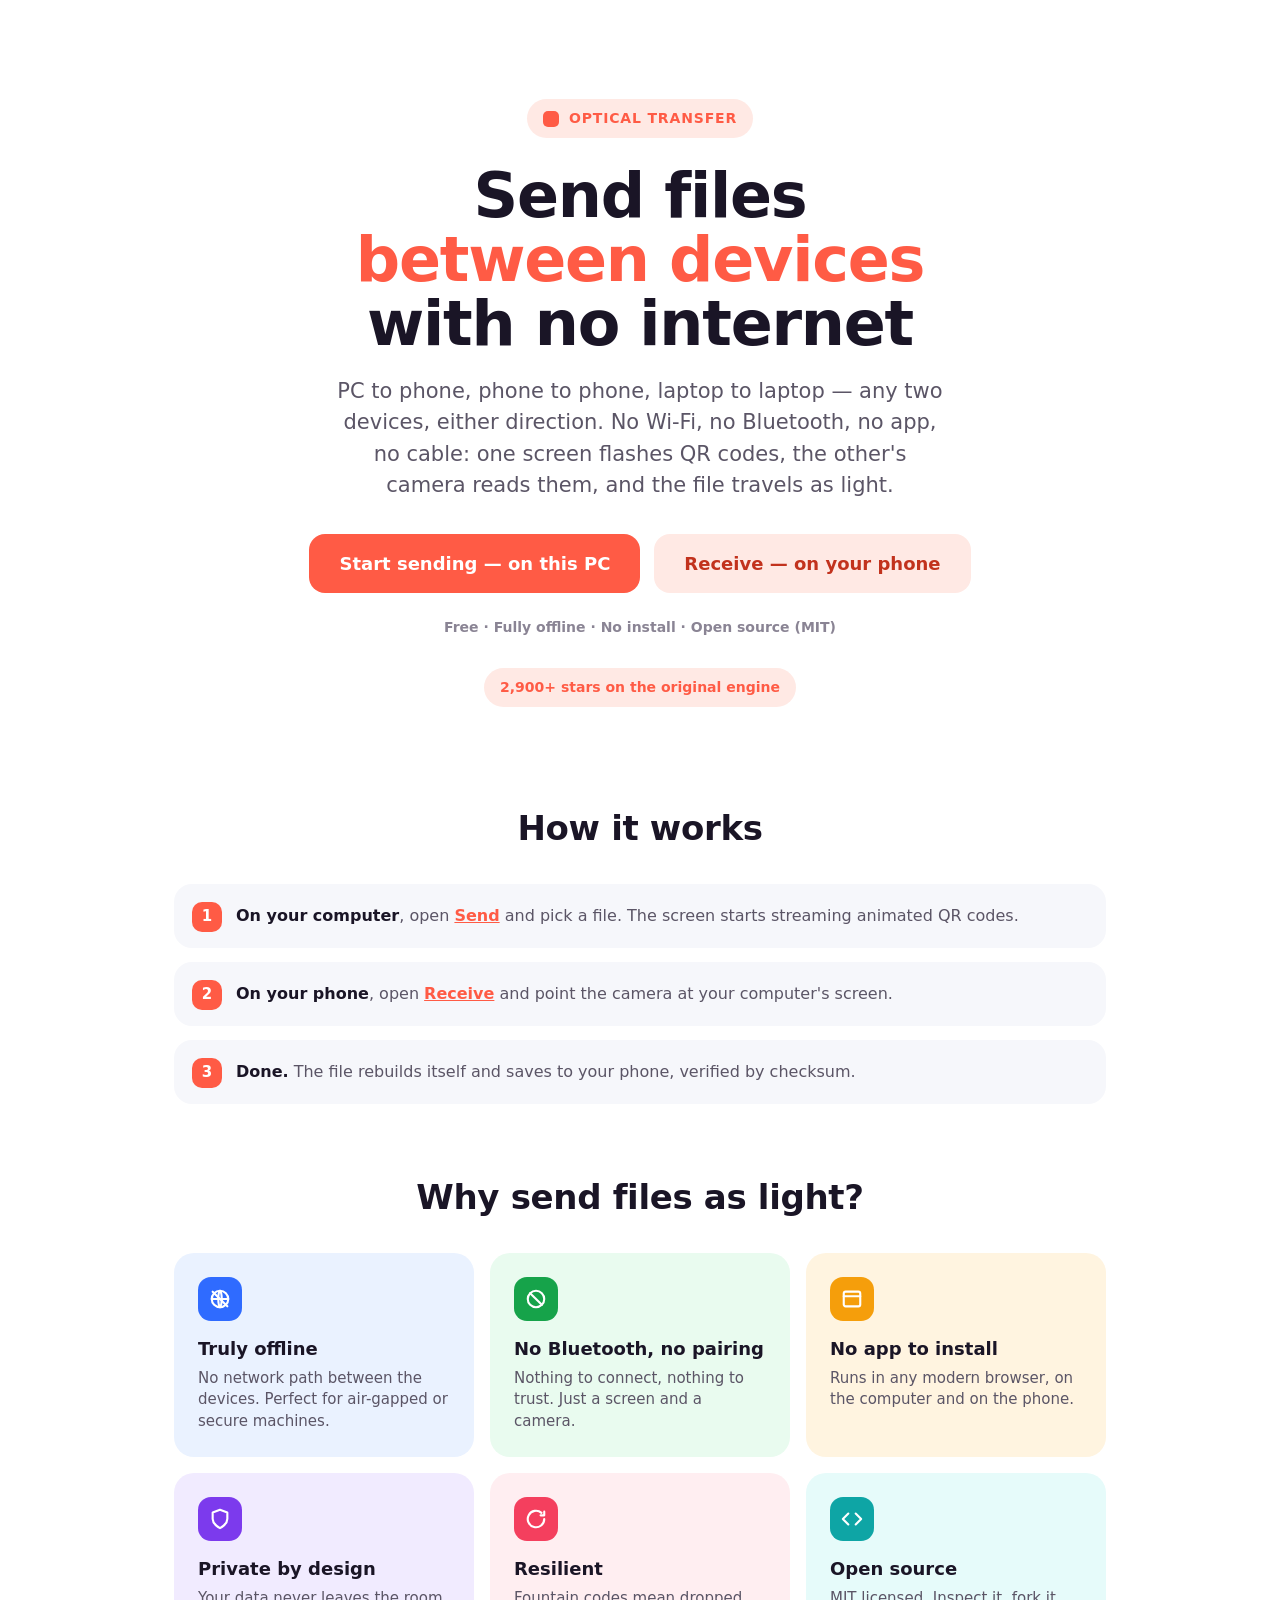
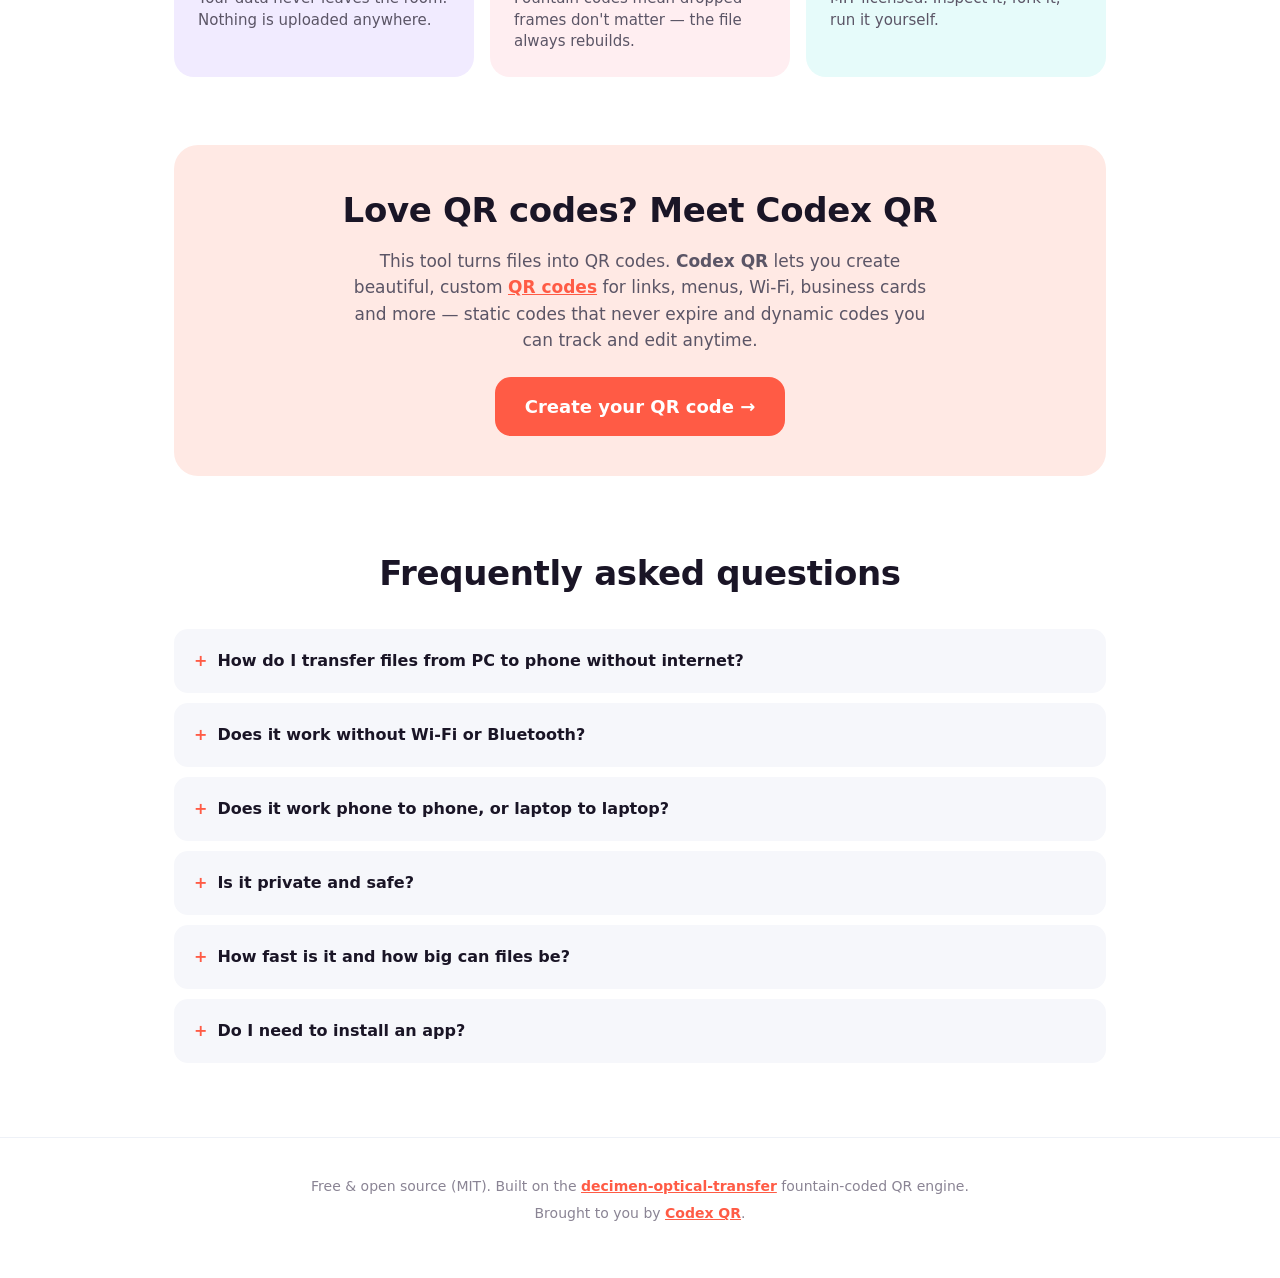
==== commit f14a065c: "Auto dark mode (no toggle), fix dark settings text, completion at top with inline preview (pdf/video" ====
--- a/index.html
+++ b/index.html
@@ -4,15 +4,6 @@
     <meta charset="UTF-8" />
     <meta name="viewport" content="width=device-width, initial-scale=1.0" />
     <meta name="theme-color" content="#ff5b45" />
-    <script>
-      (function () {
-        try {
-          var t = localStorage.getItem("theme");
-          var d = t ? t === "dark" : matchMedia("(prefers-color-scheme: dark)").matches;
-          document.documentElement.classList.toggle("dark", d);
-        } catch (e) {}
-      })();
-    </script>
     <title>Send Files From PC to Phone — No Internet, No Bluetooth | Optical Transfer</title>
     <meta
       name="description"
@@ -42,6 +33,11 @@
       href="data:image/svg+xml,%3Csvg xmlns='http://www.w3.org/2000/svg' viewBox='0 0 24 24'%3E%3Crect width='24' height='24' rx='6' fill='%23ff5b45'/%3E%3Cg fill='%23ffffff'%3E%3Crect x='4' y='4' width='6' height='6'/%3E%3Crect x='14' y='4' width='6' height='6'/%3E%3Crect x='4' y='14' width='6' height='6'/%3E%3Crect x='14' y='14' width='3' height='3'/%3E%3Crect x='17' y='17' width='3' height='3'/%3E%3C/g%3E%3C/svg%3E"
     />
     <link rel="stylesheet" href="./shared/style.css" />
+    <link rel="manifest" href="./manifest.webmanifest" />
+    <link rel="apple-touch-icon" href="./icon-180.png" />
+    <meta name="apple-mobile-web-app-capable" content="yes" />
+    <meta name="mobile-web-app-capable" content="yes" />
+    <meta name="apple-mobile-web-app-title" content="Optical Transfer" />
     <!-- Privacy-friendly analytics by Plausible -->
     <script async src="https://plausible.io/js/pa-n5SVIBVuIoVHf55CdW7o4.js"></script>
     <script>
@@ -111,10 +107,6 @@
     </script>
   </head>
   <body class="landing">
-    <button class="theme-toggle" id="theme-toggle" aria-label="Toggle dark mode">
-      <svg class="sun" viewBox="0 0 24 24" aria-hidden="true"><circle cx="12" cy="12" r="4" /><path d="M12 2v2M12 20v2M4.9 4.9l1.4 1.4M17.7 17.7l1.4 1.4M2 12h2M20 12h2M4.9 19.1l1.4-1.4M17.7 6.3l1.4-1.4" /></svg>
-      <svg class="moon" viewBox="0 0 24 24" aria-hidden="true"><path d="M21 12.8A9 9 0 1 1 11.2 3a7 7 0 0 0 9.8 9.8Z" /></svg>
-    </button>
     <header class="hero">
       <div class="brand"><span class="brand-mark"></span> Optical Transfer</div>
       <h1>Send files <span class="hl">between devices</span> with no internet</h1>
@@ -285,12 +277,8 @@
       })();
     </script>
     <script>
-      document.getElementById("theme-toggle").addEventListener("click", function () {
-        var d = document.documentElement.classList.toggle("dark");
-        try {
-          localStorage.setItem("theme", d ? "dark" : "light");
-        } catch (e) {}
-      });
+      if ("serviceWorker" in navigator)
+        navigator.serviceWorker.register("./sw.js").catch(function () {});
     </script>
   </body>
 </html>
--- a/shared/style.css
+++ b/shared/style.css
@@ -12,6 +12,7 @@
   --blue: #2f6bff;
   --radius: 16px;
   --font: ui-rounded, "SF Pro Rounded", "Nunito", "Segoe UI", system-ui, sans-serif;
+  color-scheme: light;
 }
 
 * {
@@ -215,9 +216,20 @@
 .result-card.bad .done {
   color: var(--coral);
 }
-img.received {
+img.received,
+video.received {
   max-width: min(92vw, 640px);
   border-radius: 16px;
+}
+audio.received {
+  width: min(92vw, 480px);
+}
+.preview-frame {
+  width: min(92vw, 720px);
+  height: min(70vh, 800px);
+  border: 1px solid var(--line);
+  border-radius: 16px;
+  background: #fff;
 }
 
 /* ---- settings ---- */
@@ -257,7 +269,7 @@
   font: inherit;
   font-weight: 600;
   color: var(--ink);
-  background: #fff;
+  background: var(--bg);
   border: 1px solid var(--line);
   border-radius: 10px;
   padding: 8px 10px;
@@ -635,76 +647,39 @@
   }
 }
 
-/* ============ DARK THEME ============ */
-:root.dark {
-  --bg: #16141c;
-  --ink: #f5f3f7;
-  --muted: #a8a2b4;
-  --faint: #7c7688;
-  --coral-dark: #ff8b78;
-  --coral-soft: #33201b;
-  --line: #2a2733;
-  --panel: #201d28;
-  --green: #34d399;
-}
-.dark .stage {
-  box-shadow: 0 10px 30px rgba(0, 0, 0, 0.4);
-}
-.dark .card:nth-child(1) {
-  background: #16213a;
-}
-.dark .card:nth-child(2) {
-  background: #10281c;
-}
-.dark .card:nth-child(3) {
-  background: #2a2011;
-}
-.dark .card:nth-child(4) {
-  background: #201a33;
-}
-.dark .card:nth-child(5) {
-  background: #2c1720;
-}
-.dark .card:nth-child(6) {
-  background: #102a29;
-}
-
-/* theme toggle */
-.theme-toggle {
-  position: fixed;
-  top: 16px;
-  right: 16px;
-  z-index: 50;
-  width: 44px;
-  height: 44px;
-  border-radius: 12px;
-  background: var(--panel);
-  border: 1px solid var(--line);
-  color: var(--ink);
-  display: flex;
-  align-items: center;
-  justify-content: center;
-  cursor: pointer;
-  padding: 0;
-}
-.theme-toggle svg {
-  width: 20px;
-  height: 20px;
-  stroke: currentColor;
-  fill: none;
-  stroke-width: 2;
-  stroke-linecap: round;
-  stroke-linejoin: round;
-}
-.theme-toggle .sun {
-  display: none;
-}
-.theme-toggle .moon {
-  display: block;
-}
-:root.dark .theme-toggle .sun {
-  display: block;
-}
-:root.dark .theme-toggle .moon {
-  display: none;
-}
+/* ============ DARK THEME (automatic, follows the system) ============ */
+@media (prefers-color-scheme: dark) {
+  :root {
+    --bg: #16141c;
+    --ink: #f5f3f7;
+    --muted: #a8a2b4;
+    --faint: #7c7688;
+    --coral-dark: #ff8b78;
+    --coral-soft: #33201b;
+    --line: #2a2733;
+    --panel: #201d28;
+    --green: #34d399;
+    color-scheme: dark;
+  }
+  .stage {
+    box-shadow: 0 10px 30px rgba(0, 0, 0, 0.4);
+  }
+  .card:nth-child(1) {
+    background: #16213a;
+  }
+  .card:nth-child(2) {
+    background: #10281c;
+  }
+  .card:nth-child(3) {
+    background: #2a2011;
+  }
+  .card:nth-child(4) {
+    background: #201a33;
+  }
+  .card:nth-child(5) {
+    background: #2c1720;
+  }
+  .card:nth-child(6) {
+    background: #102a29;
+  }
+}
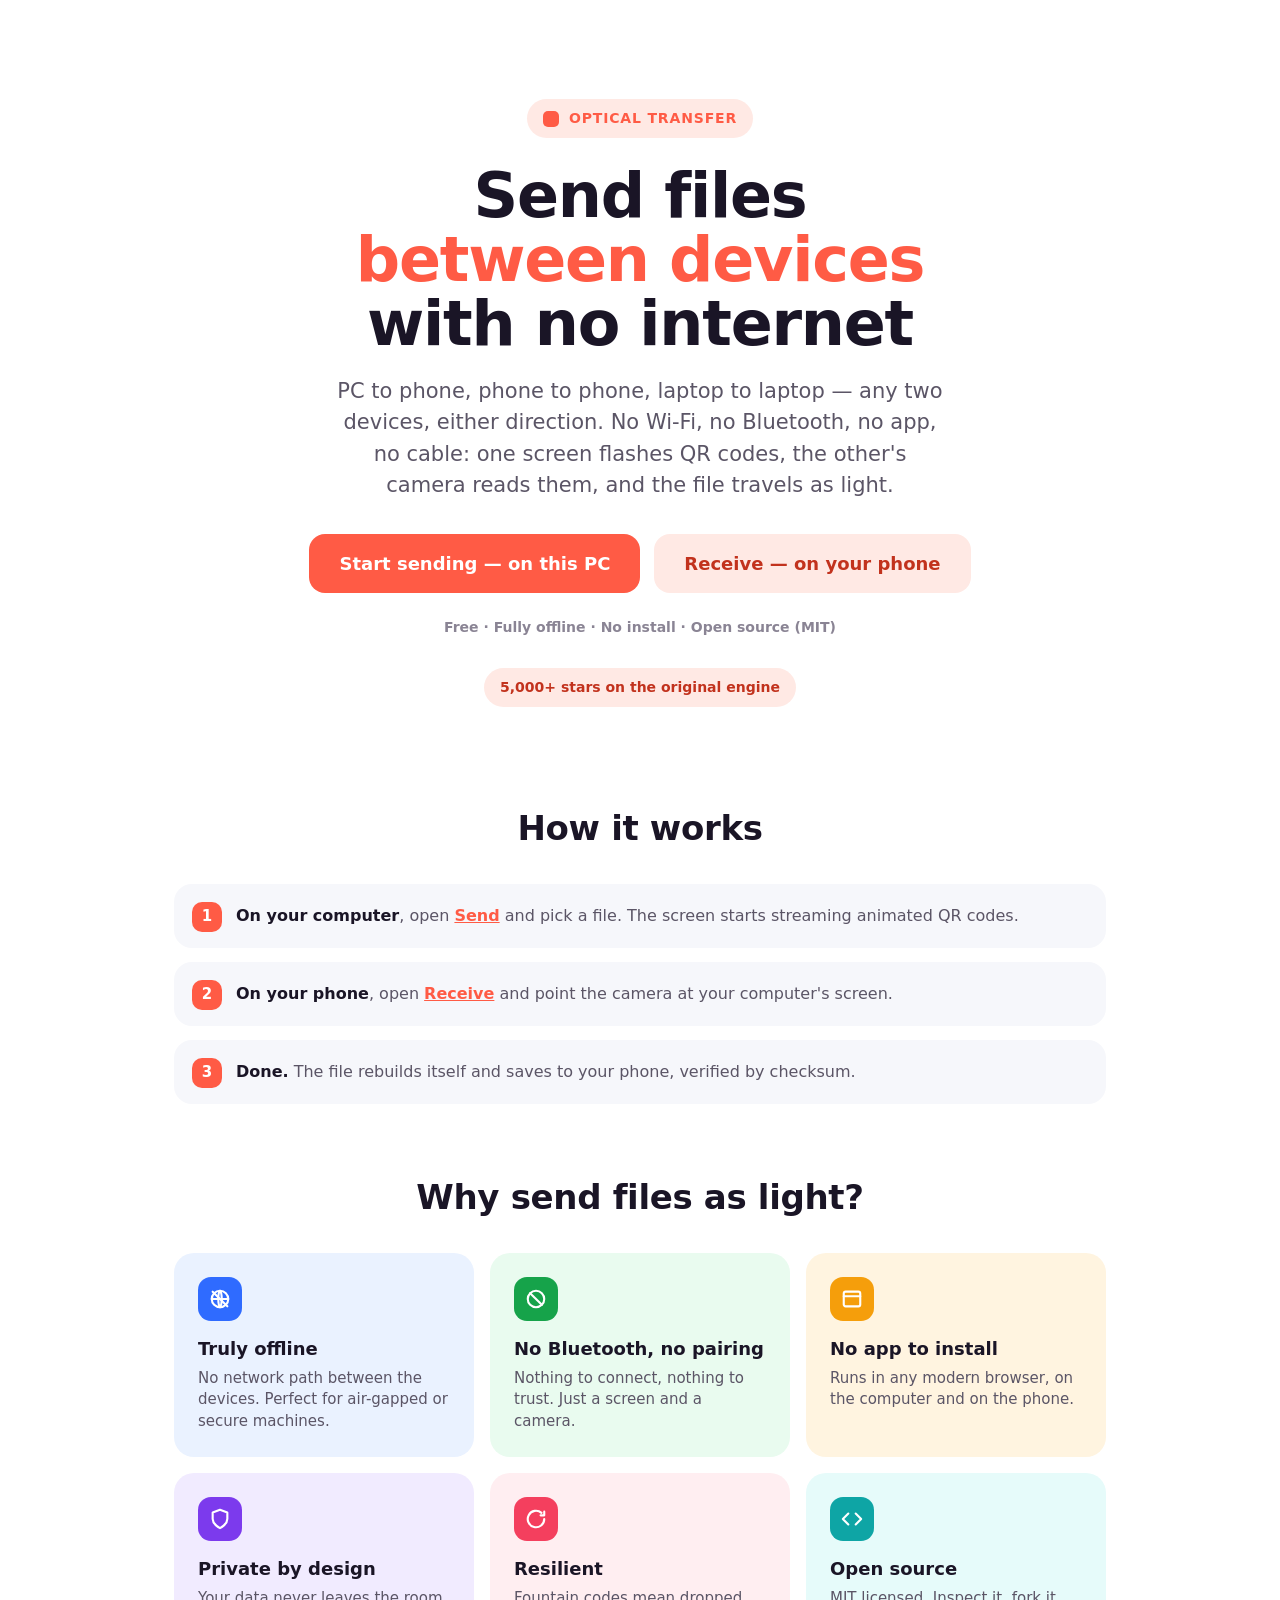
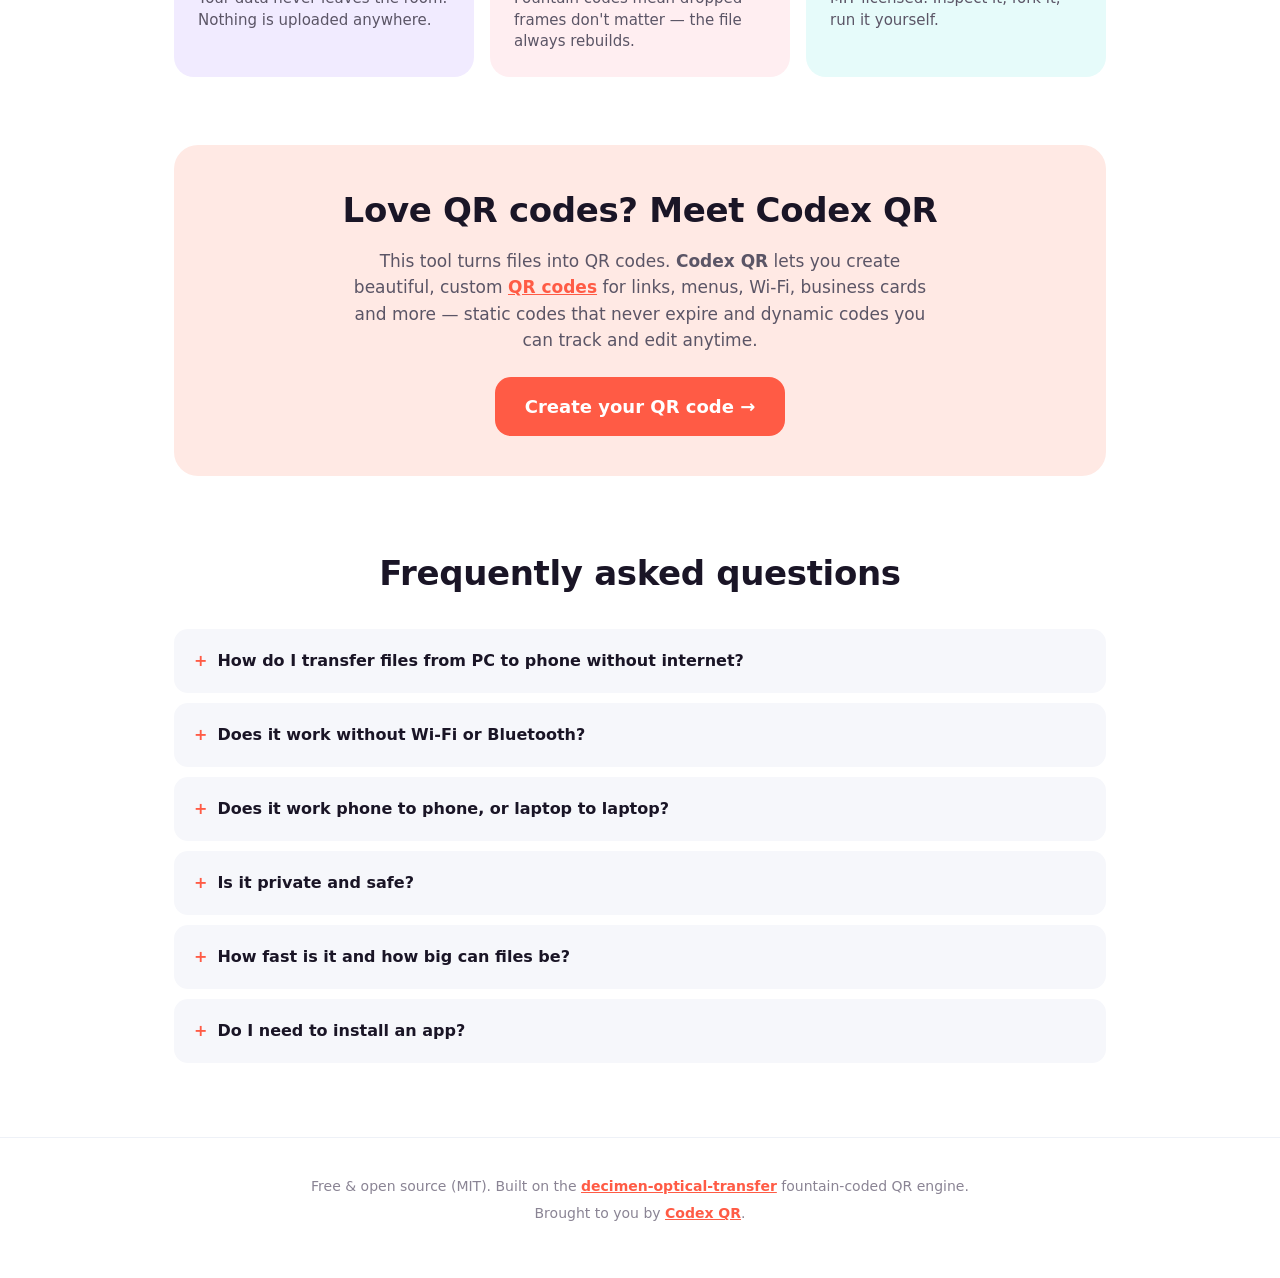
==== commit f6fe0cb4: "Stars: fix low contrast in light theme (coral-dark) + update fallback count to 5,000+" ====
--- a/index.html
+++ b/index.html
@@ -126,7 +126,7 @@
         href="https://github.com/bashalarmistalt/decimen-optical-transfer"
         rel="noopener"
         target="_blank"
-        >2,900+ stars on the original engine</a
+        >5,000+ stars on the original engine</a
       >
     </header>
 
--- a/shared/style.css
+++ b/shared/style.css
@@ -405,7 +405,7 @@
   margin-top: 16px;
   font-size: 14px;
   font-weight: 800;
-  color: var(--coral);
+  color: var(--coral-dark);
   text-decoration: none;
   background: var(--coral-soft);
   padding: 9px 16px;
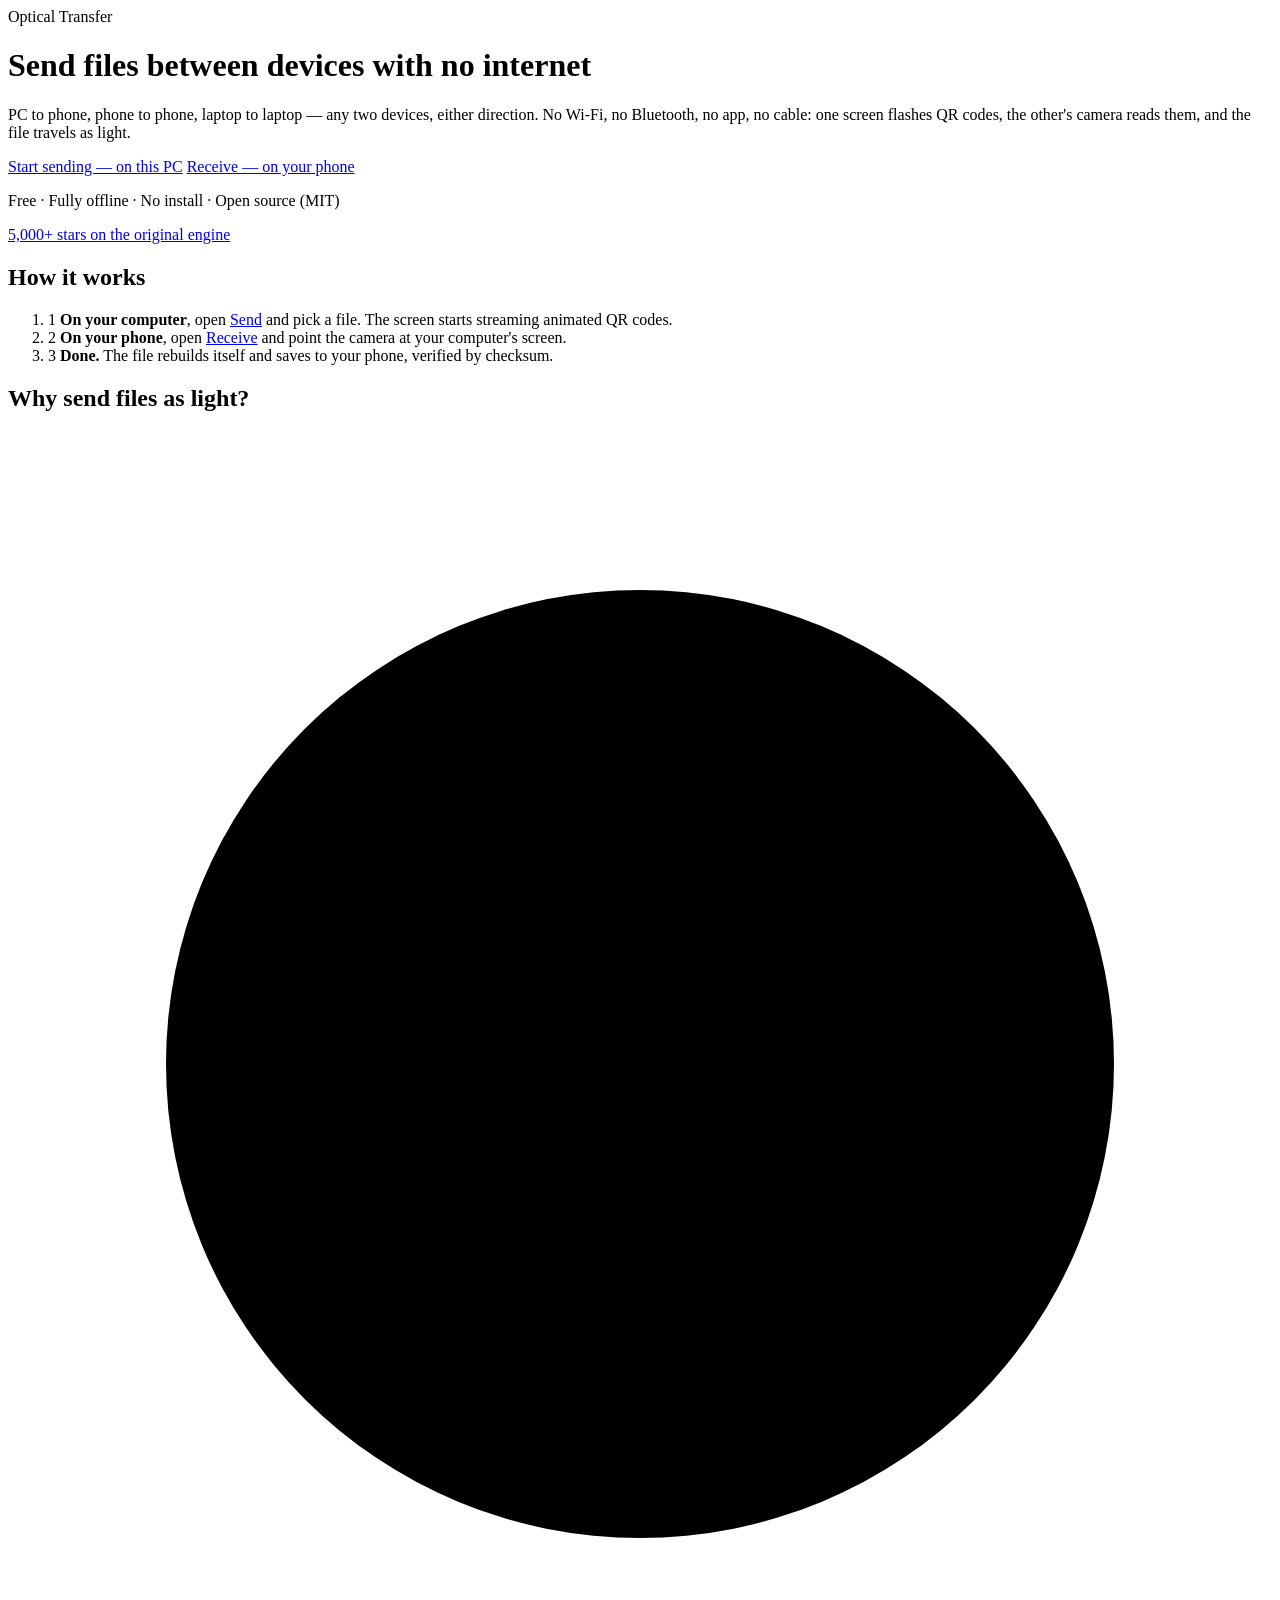
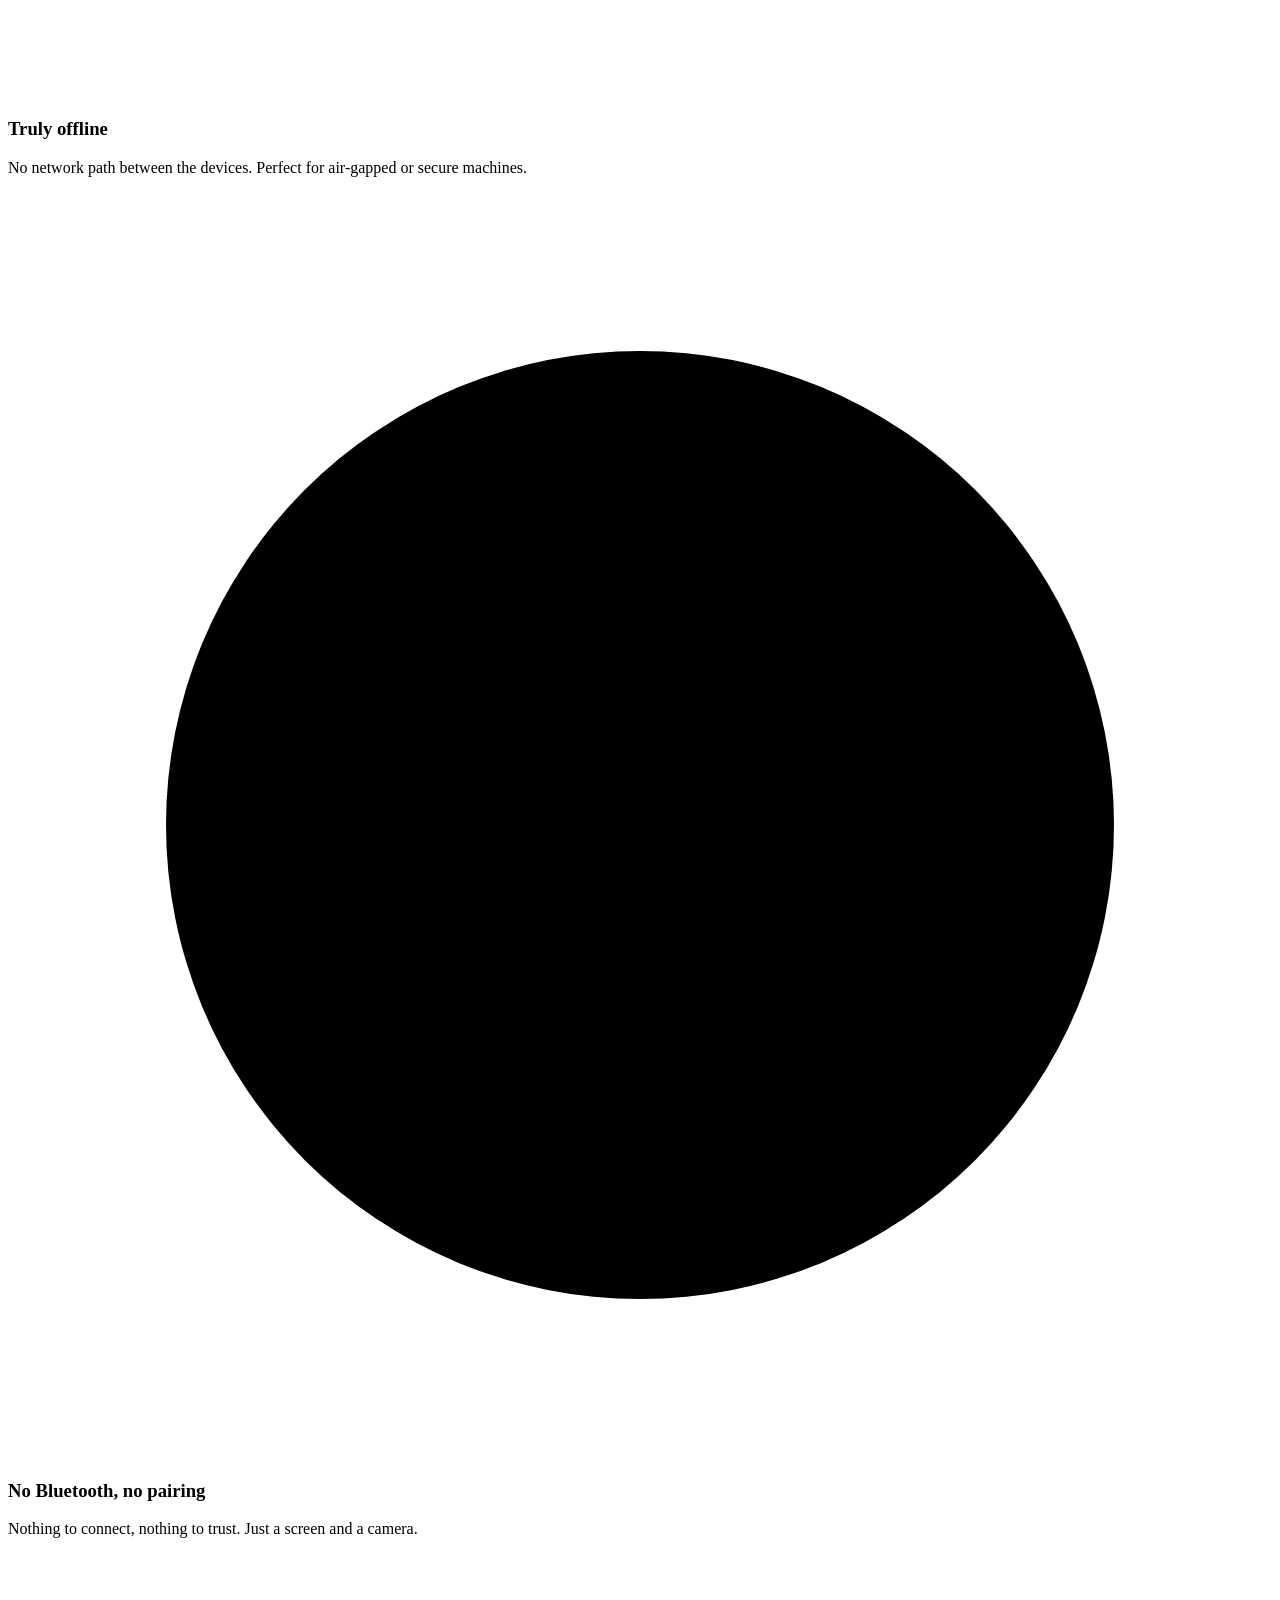
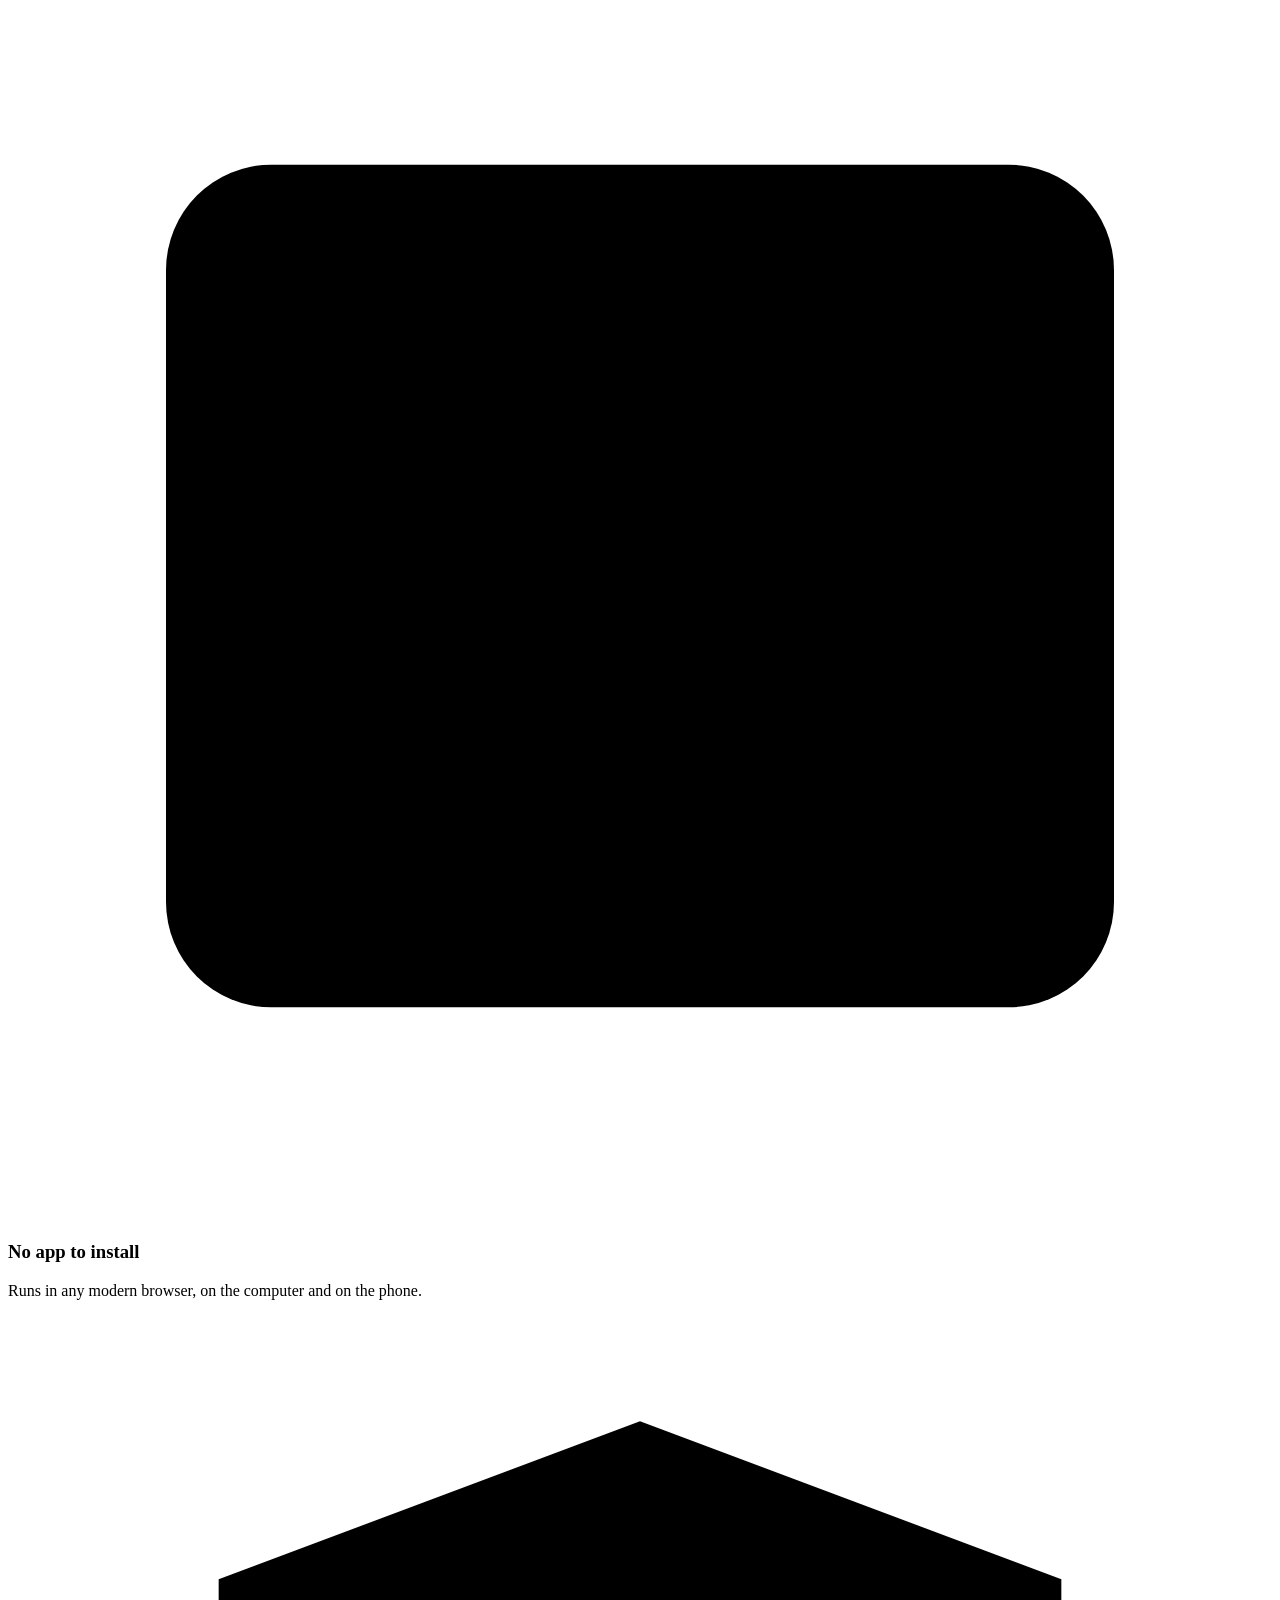
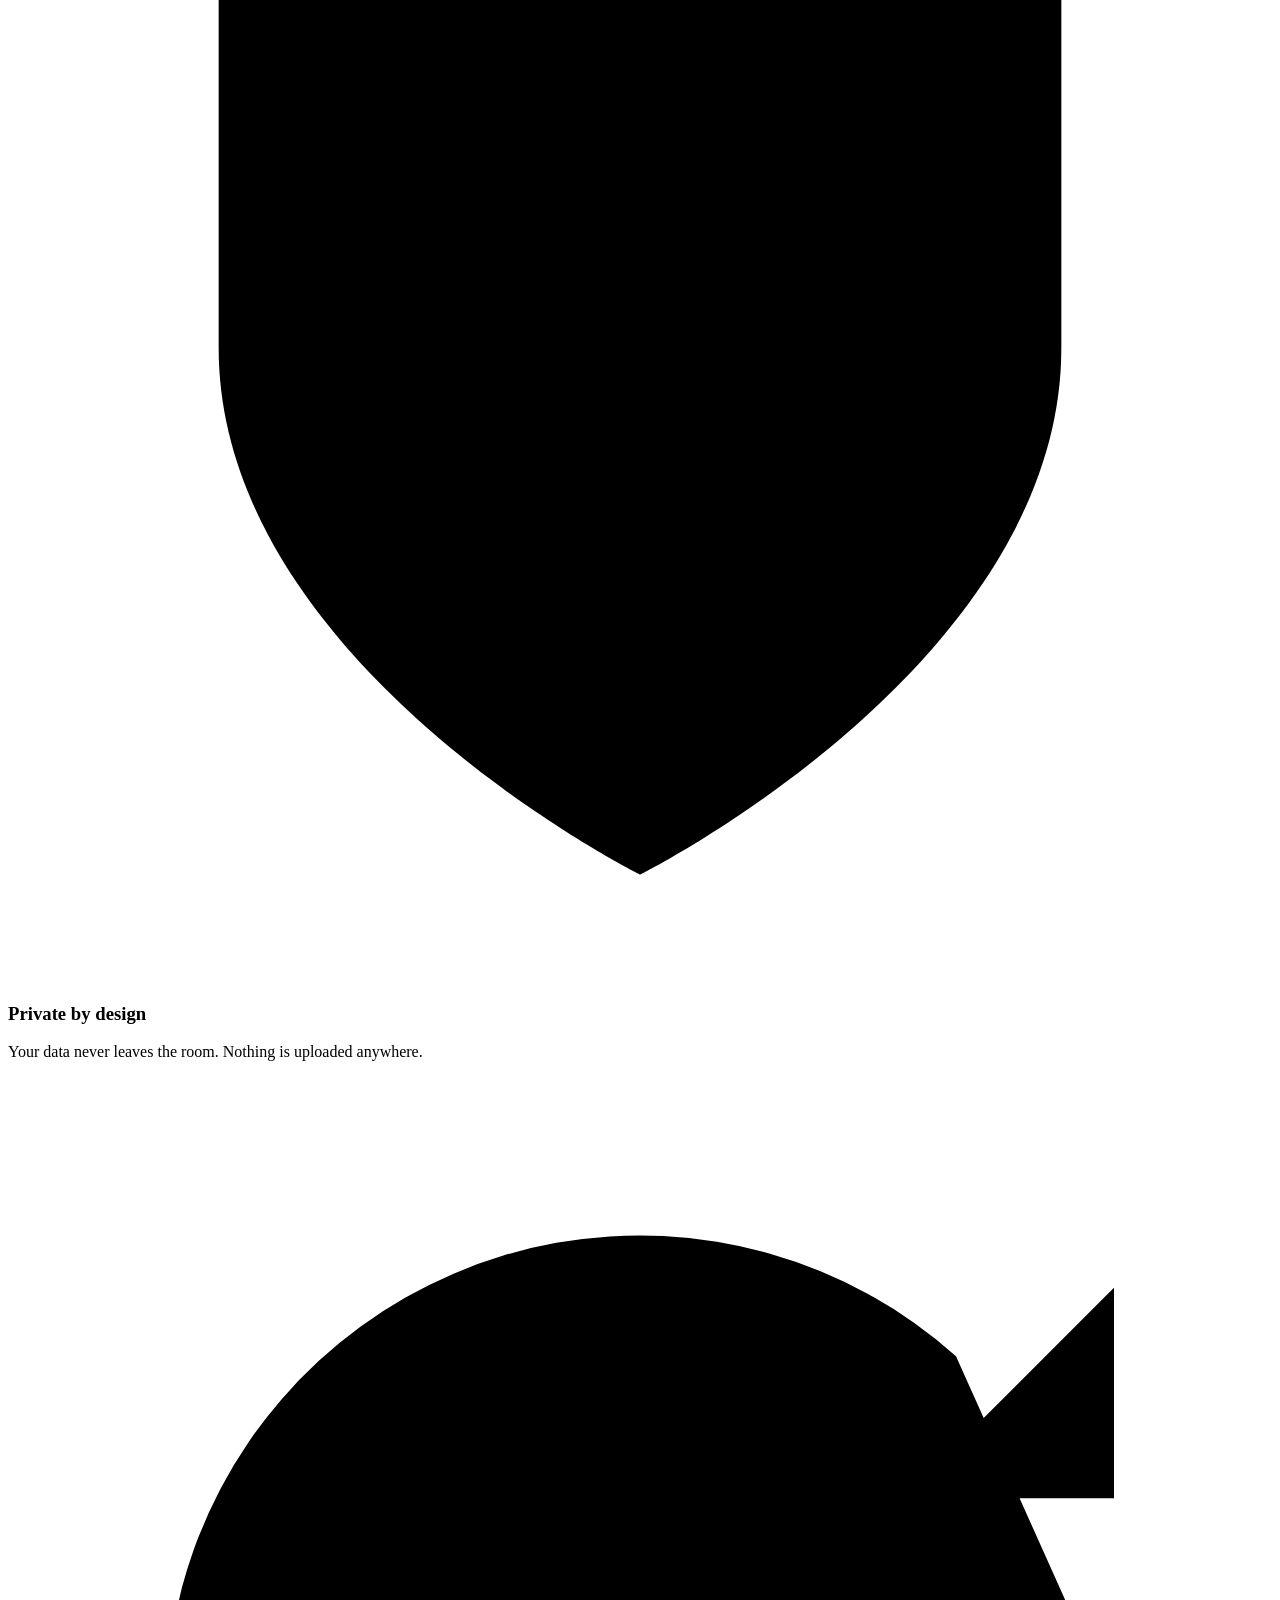
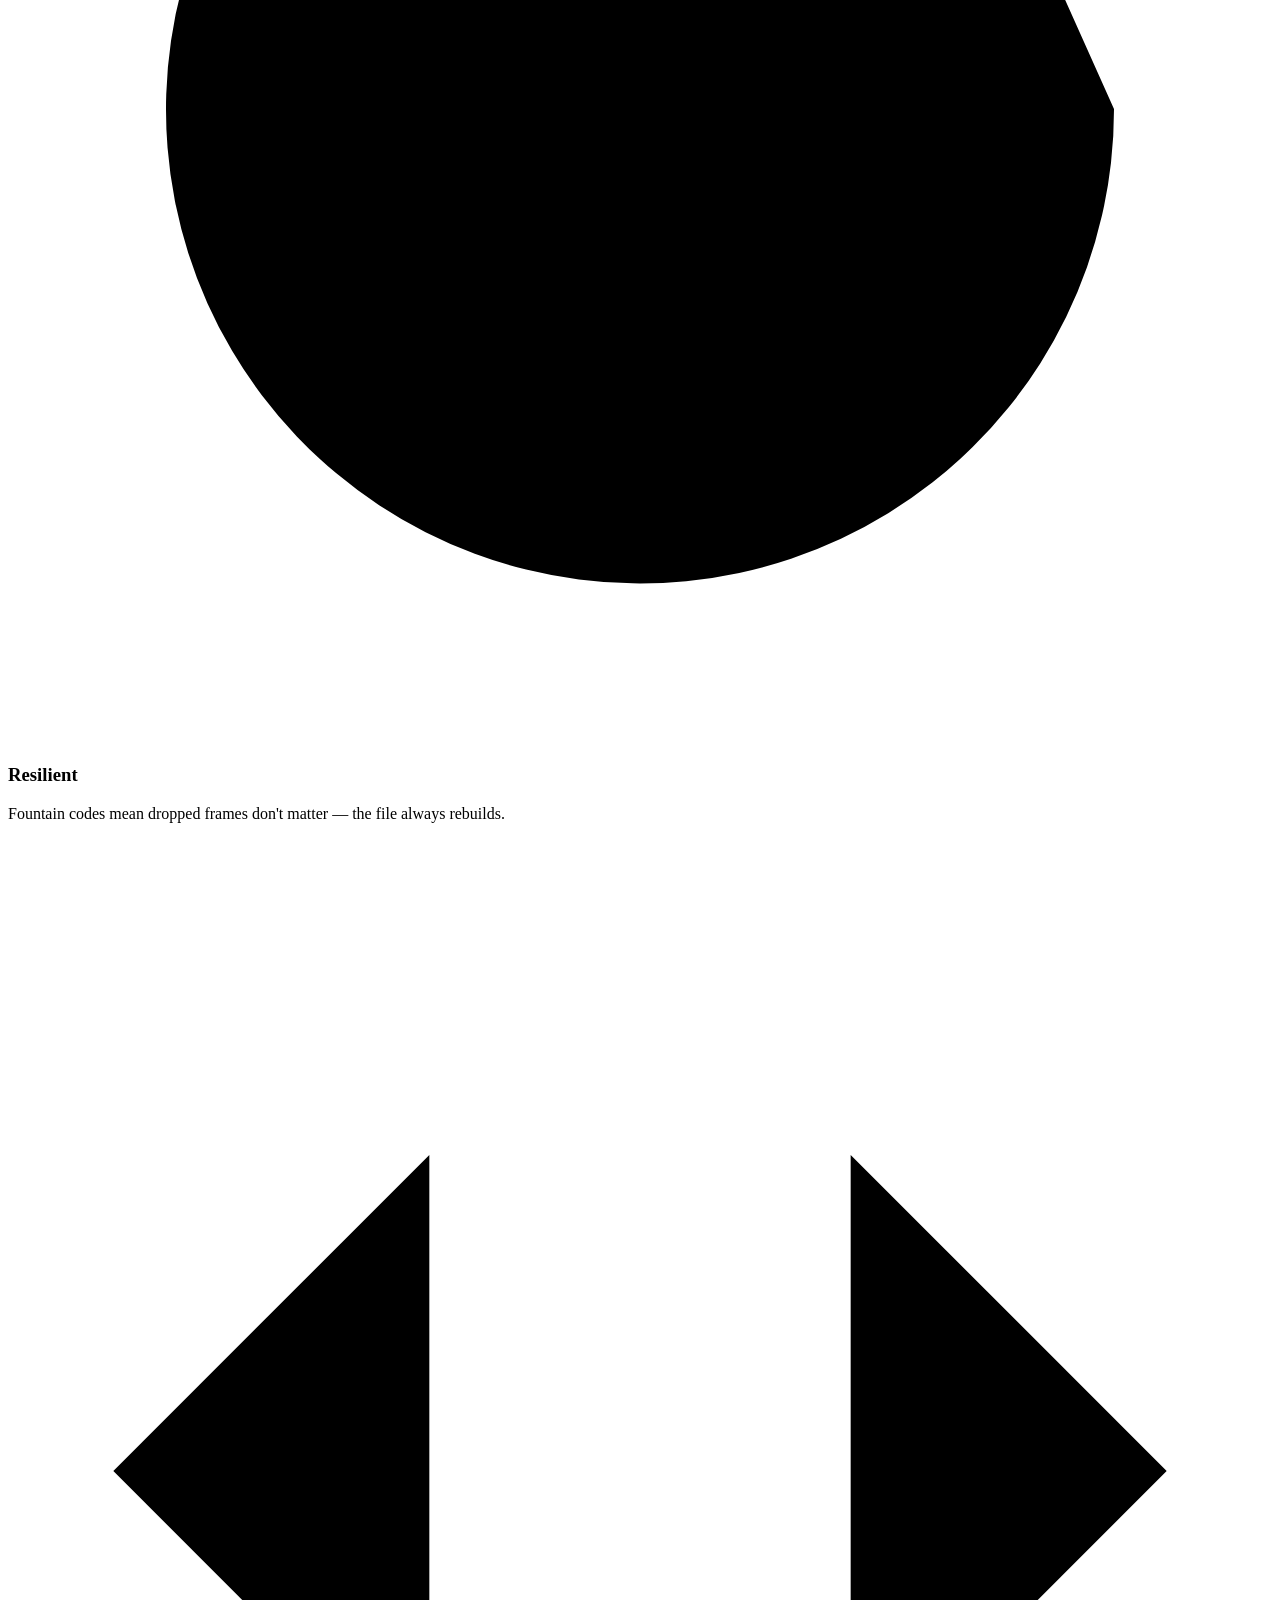
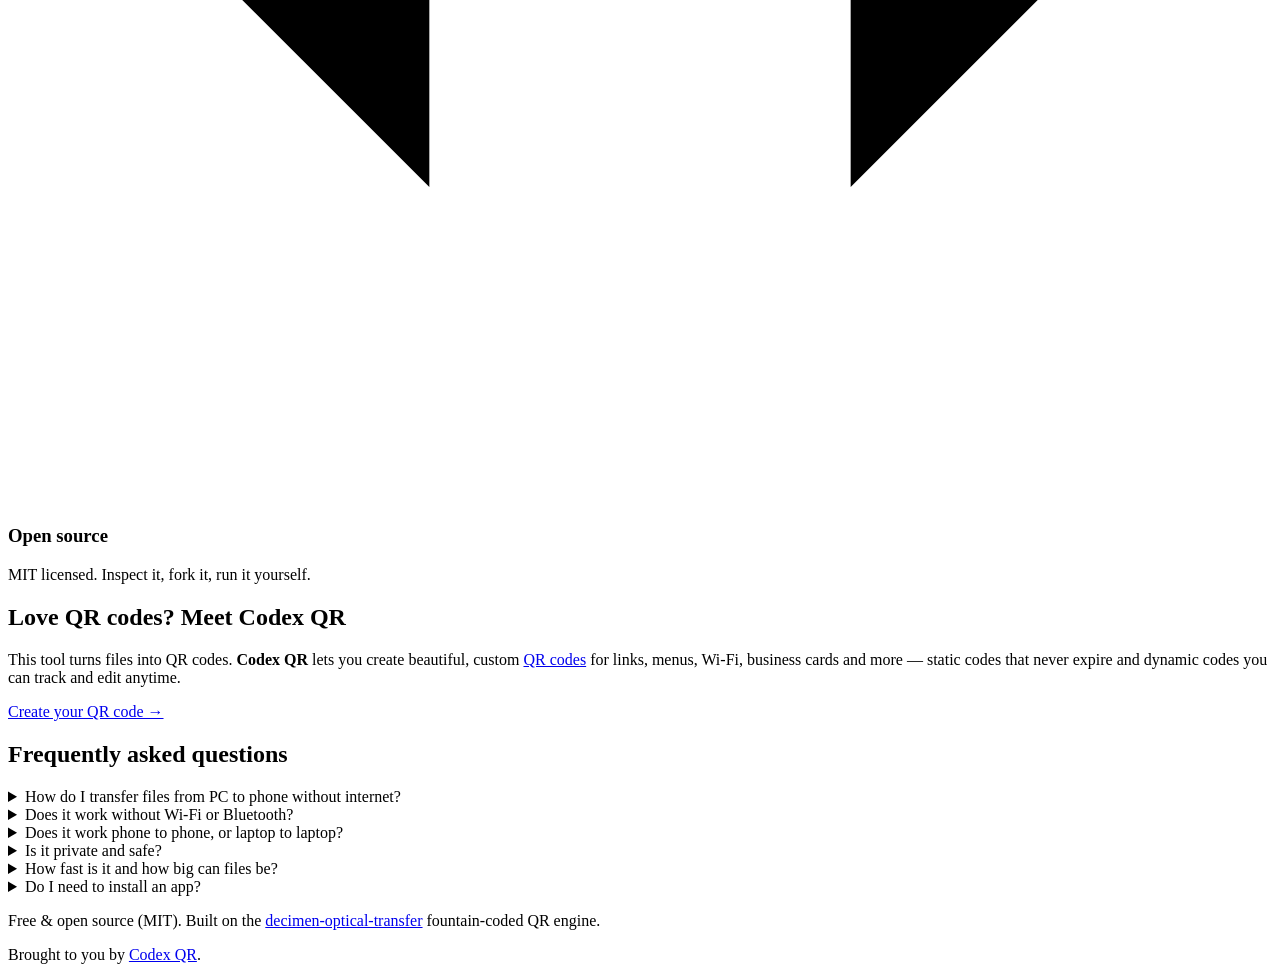
==== commit bcb276f1: "Deploy: stars contrast + fallback" ====
--- a/index.html
+++ b/index.html
@@ -32,7 +32,6 @@
       rel="icon"
       href="data:image/svg+xml,%3Csvg xmlns='http://www.w3.org/2000/svg' viewBox='0 0 24 24'%3E%3Crect width='24' height='24' rx='6' fill='%23ff5b45'/%3E%3Cg fill='%23ffffff'%3E%3Crect x='4' y='4' width='6' height='6'/%3E%3Crect x='14' y='4' width='6' height='6'/%3E%3Crect x='4' y='14' width='6' height='6'/%3E%3Crect x='14' y='14' width='3' height='3'/%3E%3Crect x='17' y='17' width='3' height='3'/%3E%3C/g%3E%3C/svg%3E"
     />
-    <link rel="stylesheet" href="./shared/style.css" />
     <link rel="manifest" href="./manifest.webmanifest" />
     <link rel="apple-touch-icon" href="./icon-180.png" />
     <meta name="apple-mobile-web-app-capable" content="yes" />
@@ -105,6 +104,7 @@
         ]
       }
     </script>
+    <link rel="stylesheet" crossorigin href="/offline-file-transfer/assets/style-DXrcyxDP.css">
   </head>
   <body class="landing">
     <header class="hero">
